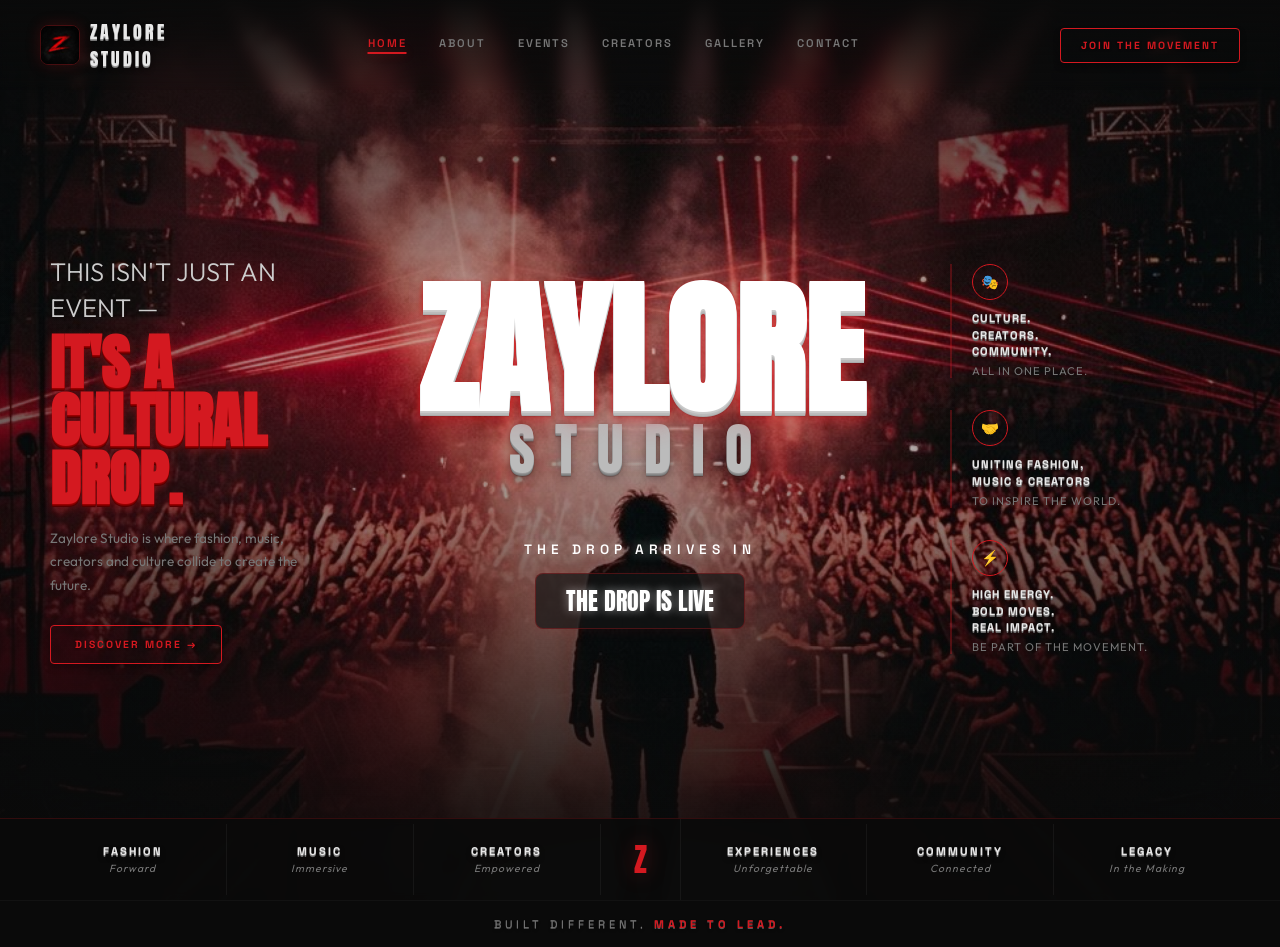
==== index.html @ 780ea006 "updated seo of website" ====
<!DOCTYPE html>
<html lang="en">
<head>
    <meta charset="UTF-8">
    <meta name="viewport" content="width=device-width, initial-scale=1.0">
    <title>Zaylore Studio — Premium Clothing Brand, T-Shirts & Hoodies | Buy Designer Apparel</title>
    <meta name="description" content="Shop Zaylore Studio - premium clothing brand offering exclusive t-shirts, hoodies, streetwear, and fashion apparel. Trendy designer clothing for men and women. Built Different. Made to Lead.">
    <meta name="keywords" content="Zaylore, Zaylore Studio, clothing brand, t-shirt, hoodies, apparel, streetwear, designer clothing, premium t-shirts, men's clothing, women's clothing, casual wear, streetwear fashion, trendy clothing, fashion brand, exclusive apparel, custom clothing, urban fashion, graphic tees, crew neck, oversized hoodie, sweatshirt, casual t-shirt, fashion accessories, creators clothing"
    <meta name="author" content="Zaylore Studio">
    <meta name="robots" content="index, follow, max-snippet:-1, max-image-preview:large, max-video-preview:-1">
    <link rel="canonical" href="https://zaylorestudio.com/">
    <link rel="icon" href="img/logo-icon-sm.jpg" type="image/jpeg">
    
    <!-- Open Graph / Facebook -->
    <meta property="og:type" content="website">
    <meta property="og:url" content="https://zaylorestudio.com/">
    <meta property="og:title" content="Zaylore Studio — Premium Clothing Brand">
    <meta property="og:description" content="Discover exclusive Zaylore t-shirts and premium fashion apparel. Built Different. Made to Lead.">
    <meta property="og:image" content="https://zaylorestudio.com/img/hero-bg.jpg">
    <meta property="og:site_name" content="Zaylore Studio">
    
    <!-- Twitter -->
    <meta name="twitter:card" content="summary_large_image">
    <meta name="twitter:title" content="Zaylore Studio — Premium Clothing Brand">
    <meta name="twitter:description" content="Discover exclusive Zaylore t-shirts and premium fashion apparel">
    <meta name="twitter:image" content="https://zaylorestudio.com/img/hero-bg.jpg">
    
    <!-- Additional Meta Tags -->
    <meta name="theme-color" content="#0a0a0a">
    <meta name="apple-mobile-web-app-capable" content="yes">
    <meta name="apple-mobile-web-app-status-bar-style" content="black-translucent">
    
    <!-- Preconnect for performance -->
    <link rel="preconnect" href="https://fonts.googleapis.com">
    <link rel="preconnect" href="https://fonts.gstatic.com" crossorigin>
    <link href="https://fonts.googleapis.com/css2?family=Anton&family=Space+Grotesk:wght@400;500;600;700&family=Outfit:wght@300;400;500;600;700;800&display=swap" rel="stylesheet">
    <style>
        *, *::before, *::after { margin:0; padding:0; box-sizing:border-box; }
        :root {
            --bg: #0a0a0a;
            --red: #d41920;
            --red-bright: #ff2a2a;
            --red-glow: rgba(212,25,32,0.35);
            --text: #e8e8e8;
            --muted: #777;
            --display: 'Space Grotesk', sans-serif;
            --body: 'Outfit', sans-serif;
            --heading: 'Anton', sans-serif;
        }
        html { scroll-behavior: smooth; }
        body {
            font-family: var(--body);
            background: var(--bg);
            color: var(--text);
            overflow-x: hidden;
        }

        /* ===== NAV ===== */
        .nav {
            position: fixed; top:0; left:0; width:100%;
            display: flex; align-items: center; justify-content: space-between;
            padding: 18px 40px;
            z-index: 100;
            background: linear-gradient(180deg, rgba(10,10,10,0.95) 0%, transparent 100%);
            backdrop-filter: blur(4px);
            -webkit-backdrop-filter: blur(4px);
            will-change: background, box-shadow;
        }
        .nav-brand {
            display: flex; align-items: center; gap: 10px;
            text-decoration: none;
        }
        .nav-logo {
            width: 40px; height: 40px;
            border-radius: 8px;
            object-fit: cover;
            border: 1px solid rgba(212,25,32,0.3);
            box-shadow: 0 0 15px rgba(212,25,32,0.2);
        }
        .nav-brand-text {
            font-family: var(--heading);
            font-size: 1.1rem;
            letter-spacing: 3px;
            color: var(--text);
            text-shadow: 0 1px 0 #999, 0 2px 0 #777, 0 3px 5px rgba(0,0,0,0.5);
        }
        .nav-center {
            display: flex; gap: 32px;
        }
        .nav-center a {
            font-family: var(--display);
            font-size: 0.7rem;
            font-weight: 600;
            letter-spacing: 2px;
            text-transform: uppercase;
            text-decoration: none;
            color: var(--muted);
            position: relative;
            padding-bottom: 4px;
            transition: color 0.3s;
        }
        .nav-center a::after {
            content: '';
            position: absolute; bottom: 0; left: 50%;
            transform: translateX(-50%);
            width: 0; height: 2px;
            background: var(--red);
            box-shadow: 0 0 8px var(--red-glow);
            transition: width 0.3s;
        }
        .nav-center a:hover { color: var(--text); }
        .nav-center a:hover::after { width: 100%; }
        .nav-center a.active { color: var(--red); }
        .nav-center a.active::after { width: 100%; }
        .nav-cta {
            font-family: var(--display);
            font-size: 0.65rem;
            font-weight: 700;
            letter-spacing: 2px;
            text-transform: uppercase;
            text-decoration: none;
            color: var(--red);
            border: 1px solid var(--red);
            padding: 10px 20px;
            border-radius: 4px;
            transition: background 0.3s, color 0.3s, box-shadow 0.3s;
            box-shadow: 0 4px 6px rgba(0,0,0,0.3);
            text-shadow: 0 1px 2px rgba(0,0,0,0.5);
        }
        .nav-cta:hover {
            background: var(--red);
            color: #fff;
            box-shadow: 0 0 30px var(--red-glow);
        }
        .nav-right {
            display: flex;
            align-items: center;
            gap: 20px;
        }
        .hamburger {
            display: none;
            flex-direction: column;
            gap: 5px;
            background: transparent;
            border: none;
            cursor: pointer;
            z-index: 101;
        }
        .hamburger span {
            width: 25px;
            height: 2px;
            background-color: var(--text);
            transition: all 0.3s;
        }
        .mobile-cta { display: none; }

        /* ===== HERO ===== */
        .hero {
            position: relative;
            height: 100vh;
            display: flex;
            flex-direction: column;
            overflow: hidden;
        }
        .hero-bg {
            position: absolute; inset: 0;
            width: 100%; height: 100%;
            object-fit: cover;
            z-index: 0;
            will-change: transform;
        }
        .hero-overlay {
            position: absolute; inset: 0;
            background:
                linear-gradient(180deg, rgba(10,10,10,0.6) 0%, rgba(10,10,10,0.2) 40%, rgba(10,10,10,0.85) 90%),
                radial-gradient(ellipse at center, transparent 30%, rgba(10,10,10,0.7) 100%);
            z-index: 1;
        }
        .hero-content {
            position: relative; z-index: 2;
            flex: 1;
            display: grid;
            grid-template-columns: 1fr 2fr 1fr;
            align-items: center;
            padding: 100px 50px 0;
            gap: 30px;
        }

        /* Left Column */
        .hero-left { align-self: center; }
        .hero-headline {
            font-family: var(--body);
            font-size: clamp(1.2rem, 2.5vw, 1.6rem);
            font-weight: 300;
            line-height: 1.4;
            color: #ccc;
            margin-bottom: 8px;
        }
        .hero-headline-bold {
            font-family: var(--heading);
            font-size: clamp(2.5rem, 5vw, 3.8rem);
            line-height: 0.95;
            color: var(--red);
            margin-bottom: 20px;
            text-shadow: 0 1px 0 #900, 0 2px 0 #700, 0 3px 0 #500, 0 4px 10px rgba(212,25,32,0.4);
        }
        .hero-sub {
            font-size: 0.85rem;
            color: var(--muted);
            line-height: 1.7;
            margin-bottom: 28px;
            max-width: 280px;
        }
        .discover-btn {
            display: inline-flex;
            align-items: center;
            gap: 8px;
            font-family: var(--display);
            font-size: 0.65rem;
            font-weight: 700;
            letter-spacing: 2px;
            text-transform: uppercase;
            text-decoration: none;
            color: var(--red);
            border: 1px solid var(--red);
            padding: 12px 24px;
            border-radius: 4px;
            transition: all 0.3s;
            box-shadow: 0 4px 6px rgba(0,0,0,0.3);
            text-shadow: 0 1px 2px rgba(0,0,0,0.5);
        }
        .discover-btn:hover {
            background: var(--red);
            color: #fff;
            box-shadow: 0 0 30px var(--red-glow);
        }

        /* Center - Brand */
        .hero-center {
            text-align: center;
            align-self: center;
        }
        .center-brand {
            font-family: var(--heading);
            font-size: clamp(5rem, 12vw, 9rem);
            line-height: 0.85;
            color: #ffffff;
            position: relative;
            animation: brandPulse 4s ease-in-out infinite;
            will-change: opacity;
            text-shadow: 
                0 1px 0 #cccccc,
                0 2px 0 #c9c9c9,
                0 3px 0 #bbbbbb,
                0 4px 0 #b9b9b9,
                0 5px 0 #aaaaaa,
                0 6px 1px rgba(0,0,0,.1),
                0 0 5px rgba(212,25,32,.2),
                0 1px 3px rgba(212,25,32,.4),
                0 3px 5px rgba(212,25,32,.3),
                0 5px 10px rgba(212,25,32,.3),
                0 10px 10px rgba(212,25,32,.2),
                0 20px 20px rgba(212,25,32,.15);
        }
        .center-studio {
            font-family: var(--heading);
            font-size: clamp(2rem, 5vw, 3.5rem);
            letter-spacing: 20px;
            color: #bbbbbb;
            margin-top: -5px;
            text-shadow: 
                0 1px 0 #999999,
                0 2px 0 #888888,
                0 3px 0 #777777,
                0 4px 1px rgba(0,0,0,.2),
                0 0 5px rgba(0,0,0,.1),
                0 5px 10px rgba(0,0,0,.3);
        }
        @keyframes brandPulse {
            0%, 100% { opacity: 0.85; }
            50% { opacity: 1; }
        }

        /* Right Column */
        .hero-right { align-self: center; }
        .info-block {
            margin-bottom: 32px;
            padding-left: 20px;
            border-left: 2px solid rgba(212,25,32,0.3);
        }
        .info-block:last-child { margin-bottom: 0; }
        .info-icon {
            width: 36px; height: 36px;
            border-radius: 50%;
            border: 1.5px solid var(--red);
            display: flex;
            align-items: center;
            justify-content: center;
            margin-bottom: 10px;
            font-size: 0.9rem;
            color: var(--red);
        }
        .info-title {
            font-family: var(--display);
            font-size: 0.7rem;
            font-weight: 700;
            letter-spacing: 1px;
            color: var(--text);
            line-height: 1.5;
            margin-bottom: 4px;
            text-shadow: 0 1px 0 #888, 0 2px 0 #666, 0 3px 5px rgba(0,0,0,0.5);
        }
        .info-sub {
            font-size: 0.7rem;
            color: var(--muted);
            letter-spacing: 1px;
        }

        /* ===== BOTTOM BAR ===== */
        .bottom-bar {
            position: relative; z-index: 2;
            display: flex;
            align-items: center;
            justify-content: center;
            gap: 0;
            padding: 0 40px;
            border-top: 1px solid rgba(212,25,32,0.2);
            background: rgba(10,10,10,0.92);
            backdrop-filter: blur(4px);
        }
        .bar-item {
            flex: 1;
            text-align: center;
            padding: 20px 10px;
            border-right: 1px solid rgba(255,255,255,0.05);
            transition: background 0.3s;
        }
        .bar-item:last-child { border-right: none; }
        .bar-item:hover { background: rgba(212,25,32,0.05); }
        .bar-item-title {
            font-family: var(--display);
            font-size: 0.7rem;
            font-weight: 700;
            letter-spacing: 2px;
            color: var(--text);
            margin-bottom: 4px;
            text-shadow: 0 1px 0 #888, 0 2px 0 #666, 0 3px 5px rgba(0,0,0,0.5);
        }
        .bar-item-sub {
            font-size: 0.65rem;
            color: var(--muted);
            font-style: italic;
            letter-spacing: 1px;
        }
        .bar-z {
            flex: 0 0 80px;
            text-align: center;
            padding: 16px 0;
            border-right: 1px solid rgba(255,255,255,0.05);
        }
        .bar-z-icon {
            font-family: var(--heading);
            font-size: 2rem;
            color: var(--red);
            filter: drop-shadow(0 0 10px var(--red-glow));
        }

        /* ===== TAGLINE BAR ===== */
        .tagline-bar {
            position: relative; z-index: 2;
            text-align: center;
            padding: 16px 20px;
            background: var(--bg);
            border-top: 1px solid rgba(255,255,255,0.03);
        }
        .tagline-bar p {
            font-family: var(--display);
            font-size: 0.7rem;
            letter-spacing: 4px;
            color: var(--muted);
            text-shadow: 0 1px 0 #555, 0 2px 3px rgba(0,0,0,0.4);
        }
        .tagline-bar .red { color: var(--red); font-weight: 700; }

        /* ===== COUNTDOWN ===== */
        .countdown-wrapper {
            margin-top: 50px;
        }
        .countdown-label {
            font-family: var(--display);
            font-size: 0.85rem;
            letter-spacing: 5px;
            color: #ffffff;
            font-weight: 600;
            text-shadow: 0 0 12px rgba(255, 255, 255, 0.6);
            margin-bottom: 15px;
        }
        .countdown-timer {
            display: flex;
            justify-content: center;
            gap: 15px;
        }
        .cd-box {
            background: rgba(20, 20, 20, 0.7);
            border: 1px solid rgba(212, 25, 32, 0.3);
            border-radius: 8px;
            padding: 10px 15px;
            min-width: 65px;
            text-align: center;
            backdrop-filter: blur(4px);
            box-shadow: 0 0 15px rgba(212, 25, 32, 0.1);
        }
        .cd-box span:first-child {
            display: block;
            font-family: var(--heading);
            font-size: 2rem;
            color: #ffffff;
            line-height: 1;
            text-shadow: 0 0 10px rgba(255,255,255,0.5);
        }
        .cd-label {
            display: block;
            font-family: var(--display);
            font-size: 0.6rem;
            letter-spacing: 2px;
            color: #cccccc;
            margin-top: 5px;
        }

        /* ===== ANIMATIONS ===== */
        .fade-in {
            opacity: 0;
            transform: translateY(30px);
            animation: fadeUp 1s ease forwards;
        }
        .fd1 { animation-delay: 0.2s; }
        .fd2 { animation-delay: 0.5s; }
        .fd3 { animation-delay: 0.8s; }
        .fd4 { animation-delay: 1.1s; }
        .fd5 { animation-delay: 1.4s; }
        .fd6 { animation-delay: 1.7s; }
        @keyframes fadeUp {
            to { opacity: 1; transform: translateY(0); }
        }

        /* ===== RESPONSIVE ===== */
        @media (max-width: 900px) {
            .nav { padding: 14px 20px; }
            .nav-right .nav-cta { display: none; }
            .mobile-cta { display: block !important; margin-top: 10px; }
            .hamburger { display: flex; }
            .nav-center { 
                position: fixed; top: 0; right: -100%;
                width: 250px; height: 100vh;
                background: rgba(10,10,10,0.98);
                backdrop-filter: blur(10px);
                flex-direction: column; align-items: center; justify-content: center;
                gap: 40px; transition: right 0.4s ease;
                border-left: 1px solid rgba(212,25,32,0.2);
            }
            .nav-center.open { right: 0; }
            .hamburger.active span:nth-child(1) { transform: translateY(7px) rotate(45deg); }
            .hamburger.active span:nth-child(2) { opacity: 0; }
            .hamburger.active span:nth-child(3) { transform: translateY(-7px) rotate(-45deg); }
            .hero-content {
                grid-template-columns: 1fr;
                text-align: center;
                padding: 120px 20px 20px;
                gap: 30px;
            }
            .hero-left, .hero-right { align-self: auto; }
            .hero-sub { margin-left: auto; margin-right: auto; }
            .hero-right { display: none; }
            .bottom-bar { flex-wrap: wrap; padding: 0 10px; }
            .bar-item { flex: 0 0 33.33%; }
            .bar-z { flex: 0 0 100%; order: -1; border-right: none; border-bottom: 1px solid rgba(255,255,255,0.05); }
            .info-block { border-left: none; padding-left: 0; text-align: center; }
        }
        @media (max-width: 480px) {
            .bar-item { flex: 0 0 50%; }
            .center-brand { font-size: 4rem; }
            .center-studio { letter-spacing: 10px; font-size: 1.5rem; }
        }
    </style>
    
    <!-- Schema.org Structured Data -->
    <script type="application/ld+json">
    {
      "@context": "https://schema.org",
      "@type": "Organization",
      "name": "Zaylore Studio",
      "url": "https://zaylorestudio.com/",
      "logo": "https://zaylorestudio.com/img/logo-full.jpg",
      "description": "Premium clothing brand featuring exclusive Zaylore t-shirts and fashion apparel",
      "sameAs": [
        "https://www.instagram.com/zaylorestudio",
        "https://www.facebook.com/zaylorestudio",
        "https://www.twitter.com/zaylorestudio"
      ],
      "contactPoint": {
        "@type": "ContactPoint",
        "contactType": "Customer Service",
        "url": "https://zaylorestudio.com/contact.html"
      }
    }
    </script>
    
    <!-- Product Schema -->
    <script type="application/ld+json">
    {
      "@context": "https://schema.org/",
      "@type": "Product",
      "name": "Zaylore Premium T-Shirt",
      "description": "Exclusive Zaylore brand premium t-shirt - premium quality clothing apparel",
      "brand": {
        "@type": "Brand",
        "name": "Zaylore Studio"
      },
      "image": "https://zaylorestudio.com/img/model-tshirt.jpg",
      "category": "Clothing & Apparel"
    }
    </script>
    
    <!-- Website Schema -->
    <script type="application/ld+json">
    {
      "@context": "https://schema.org",
      "@type": "WebSite",
      "name": "Zaylore Studio",
      "url": "https://zaylorestudio.com/",
      "potentialAction": {
        "@type": "SearchAction",
        "target": {
          "@type": "EntryPoint",
          "urlTemplate": "https://zaylorestudio.com/search?q={search_term_string}"
        },
        "query-input": "required name=search_term_string"
      }
    }
    </script>
    
    <!-- ===== SCHEMA MARKUP FOR SEO ===== -->
    <!-- Organization Schema -->
    <script type="application/ld+json">
    {
      "@context": "https://schema.org",
      "@type": "Organization",
      "name": "Zaylore Studio",
      "url": "https://zaylorestudio.com",
      "logo": "https://zaylorestudio.com/img/logo-full.jpg",
      "description": "Premium clothing brand specializing in t-shirts, hoodies, and streetwear apparel",
      "sameAs": [
        "https://www.instagram.com/zaylorestudio",
        "https://www.facebook.com/zaylorestudio",
        "https://www.tiktok.com/@zaylorestudio",
        "https://www.youtube.com/@zaylorestudio"
      ],
      "contactPoint": {
        "@type": "ContactPoint",
        "@context": "https://schema.org",
        "contactType": "Customer Service",
        "email": "info@zaylorestudio.com",
        "availableLanguage": ["en"]
      },
      "address": {
        "@type": "PostalAddress",
        "addressCountry": "US"
      }
    }
    </script>
    
    <!-- Brand/Product Schema -->
    <script type="application/ld+json">
    {
      "@context": "https://schema.org",
      "@type": "Brand",
      "name": "Zaylore",
      "url": "https://zaylorestudio.com",
      "logo": "https://zaylorestudio.com/img/logo-full.jpg",
      "description": "Premium clothing brand featuring t-shirts, hoodies, and exclusive streetwear apparel for creators and fashion enthusiasts"
    }
    </script>
    
    <!-- Homepage Product Collection Schema -->
    <script type="application/ld+json">
    {
      "@context": "https://schema.org",
      "@type": "CollectionPage",
      "name": "Zaylore Studio - Premium Clothing Brand",
      "url": "https://zaylorestudio.com",
      "description": "Shop premium t-shirts, hoodies, streetwear, and designer apparel at Zaylore Studio. Exclusive clothing brand for men and women.",
      "image": "https://zaylorestudio.com/img/hero-bg.jpg",
      "datePublished": "2026-01-01",
      "dateModified": "2026-05-04",
      "mainEntity": {
        "@type": "BreadcrumbList",
        "itemListElement": [
          {
            "@type": "ListItem",
            "position": 1,
            "name": "Home",
            "item": "https://zaylorestudio.com"
          },
          {
            "@type": "ListItem",
            "position": 2,
            "name": "T-Shirts",
            "item": "https://zaylorestudio.com/collections/tshirts"
          },
          {
            "@type": "ListItem",
            "position": 3,
            "name": "Hoodies",
            "item": "https://zaylorestudio.com/collections/hoodies"
          },
          {
            "@type": "ListItem",
            "position": 4,
            "name": "Apparel",
            "item": "https://zaylorestudio.com/collections/apparel"
          }
        ]
      }
    }
    </script>
    
    <!-- AggregateOffer Schema for Products -->
    <script type="application/ld+json">
    {
      "@context": "https://schema.org",
      "@type": "AggregateOffer",
      "name": "Zaylore Studio Premium Clothing Collection",
      "offers": [
        {
          "@type": "Offer",
          "name": "Premium T-Shirts",
          "url": "https://zaylorestudio.com/collections/tshirts",
          "priceCurrency": "USD",
          "price": "29.99",
          "priceValidUntil": "2026-12-31",
          "availability": "https://schema.org/InStock",
          "category": "T-Shirts"
        },
        {
          "@type": "Offer",
          "name": "Premium Hoodies",
          "url": "https://zaylorestudio.com/collections/hoodies",
          "priceCurrency": "USD",
          "price": "59.99",
          "priceValidUntil": "2026-12-31",
          "availability": "https://schema.org/InStock",
          "category": "Hoodies"
        },
        {
          "@type": "Offer",
          "name": "Streetwear Apparel",
          "url": "https://zaylorestudio.com/collections/apparel",
          "priceCurrency": "USD",
          "price": "39.99",
          "priceValidUntil": "2026-12-31",
          "availability": "https://schema.org/InStock",
          "category": "Apparel"
        }
      ]
    }
    </script>
</head>
<body>
    <!-- Navigation -->
    <nav class="nav" id="main-nav">
        <a href="index.html" class="nav-brand">
            <img src="img/logo-icon-sm.jpg" alt="Zaylore Studio" class="nav-logo" width="40" height="40">
            <span class="nav-brand-text">ZAYLORE<br>STUDIO</span>
        </a>
        <div class="nav-center" id="nav-center">
            <a href="index.html" class="active" id="nav-home">Home</a>
            <a href="about.html" id="nav-about">About</a>
            <a href="events.html" id="nav-events">Events</a>
            <a href="creators.html" id="nav-creators">Creators</a>
            <a href="gallery.html" id="nav-gallery">Gallery</a>
            <a href="contact.html" id="nav-contact">Contact</a>
            <a href="#" class="nav-cta mobile-cta" id="join-btn-mobile">Join the Movement</a>
        </div>
        <div class="nav-right">
            <a href="#" class="nav-cta" id="join-btn">Join the Movement</a>
            <button class="hamburger" id="hamburger" aria-label="Menu">
                <span></span><span></span><span></span>
            </button>
        </div>
    </nav>

    <!-- Hero Section -->
    <section class="hero" id="hero">
        <img src="img/hero-bg.jpg" alt="" class="hero-bg" aria-hidden="true" loading="eager" decoding="async">
        <div class="hero-overlay"></div>

        <div class="hero-content">
            <!-- Left -->
            <div class="hero-left fade-in fd1">
                <p class="hero-headline">THIS ISN'T JUST AN EVENT —</p>
                <h1 class="hero-headline-bold">IT'S A CULTURAL DROP.</h1>
                <p class="hero-sub">Zaylore Studio is where fashion, music, creators and culture collide to create the future.</p>
                <a href="about.html" class="discover-btn" id="discover-btn">Discover More →</a>
            </div>

            <!-- Center -->
            <div class="hero-center fade-in fd2">
                <h2 class="center-brand">ZAYLORE</h2>
                <p class="center-studio">STUDIO</p>
                
                <div class="countdown-wrapper fade-in fd4">
                    <p class="countdown-label">THE DROP ARRIVES IN</p>
                    <div class="countdown-timer" id="countdown">
                        <div class="cd-box"><span id="cd-days">00</span><span class="cd-label">DAYS</span></div>
                        <div class="cd-box"><span id="cd-hours">00</span><span class="cd-label">HRS</span></div>
                        <div class="cd-box"><span id="cd-mins">00</span><span class="cd-label">MINS</span></div>
                        <div class="cd-box"><span id="cd-secs">00</span><span class="cd-label">SECS</span></div>
                    </div>
                </div>
            </div>

            <!-- Right -->
            <div class="hero-right fade-in fd3">
                <div class="info-block">
                    <div class="info-icon">🎭</div>
                    <p class="info-title">CULTURE.<br>CREATORS.<br>COMMUNITY.</p>
                    <p class="info-sub">ALL IN ONE PLACE.</p>
                </div>
                <div class="info-block">
                    <div class="info-icon">🤝</div>
                    <p class="info-title">UNITING FASHION,<br>MUSIC &amp; CREATORS</p>
                    <p class="info-sub">TO INSPIRE THE WORLD.</p>
                </div>
                <div class="info-block">
                    <div class="info-icon">⚡</div>
                    <p class="info-title">HIGH ENERGY.<br>BOLD MOVES.<br>REAL IMPACT.</p>
                    <p class="info-sub">BE PART OF THE MOVEMENT.</p>
                </div>
            </div>
        </div>

        <!-- Bottom Pillars Bar -->
        <div class="bottom-bar fade-in fd5">
            <div class="bar-item">
                <div class="bar-item-title">FASHION</div>
                <div class="bar-item-sub">Forward</div>
            </div>
            <div class="bar-item">
                <div class="bar-item-title">MUSIC</div>
                <div class="bar-item-sub">Immersive</div>
            </div>
            <div class="bar-item">
                <div class="bar-item-title">CREATORS</div>
                <div class="bar-item-sub">Empowered</div>
            </div>
            <div class="bar-z">
                <div class="bar-z-icon">Z</div>
            </div>
            <div class="bar-item">
                <div class="bar-item-title">EXPERIENCES</div>
                <div class="bar-item-sub">Unforgettable</div>
            </div>
            <div class="bar-item">
                <div class="bar-item-title">COMMUNITY</div>
                <div class="bar-item-sub">Connected</div>
            </div>
            <div class="bar-item">
                <div class="bar-item-title">LEGACY</div>
                <div class="bar-item-sub">In the Making</div>
            </div>
        </div>
    </section>

    <!-- Tagline Bar -->
    <div class="tagline-bar fade-in fd6">
        <p>BUILT DIFFERENT. <span class="red">MADE TO LEAD.</span></p>
    </div>

    <script>
        // Unified scroll handler with rAF throttling
        (function() {
            const heroBg = document.querySelector('.hero-bg');
            const nav = document.getElementById('main-nav');
            let ticking = false;
            let lastNavState = false;

            window.addEventListener('scroll', () => {
                if (!ticking) {
                    ticking = true;
                    requestAnimationFrame(() => {
                        const scrollY = window.scrollY;

                        // Parallax
                        if (heroBg) {
                            heroBg.style.transform = `translateY(${scrollY * 0.3}px) scale(1.05)`;
                        }

                        // Nav effect (only update on state change)
                        const scrolled = scrollY > 50;
                        if (scrolled !== lastNavState) {
                            lastNavState = scrolled;
                            if (scrolled) {
                                nav.style.background = 'rgba(10,10,10,0.98)';
                                nav.style.boxShadow = '0 2px 20px rgba(0,0,0,0.5)';
                            } else {
                                nav.style.background = 'linear-gradient(180deg, rgba(10,10,10,0.95) 0%, transparent 100%)';
                                nav.style.boxShadow = 'none';
                            }
                        }

                        ticking = false;
                    });
                }
            }, { passive: true });

            // Throttled mouse-follow glow on hero
            const hero = document.querySelector('.hero');
            let mouseThrottle = false;
            if (hero) {
                hero.addEventListener('mousemove', (e) => {
                    if (mouseThrottle) return;
                    mouseThrottle = true;
                    requestAnimationFrame(() => {
                        const x = e.clientX / window.innerWidth * 100;
                        const y = e.clientY / window.innerHeight * 100;
                        hero.style.setProperty('--mx', x + '%');
                        hero.style.setProperty('--my', y + '%');
                        mouseThrottle = false;
                    });
                }, { passive: true });
            }
        })();

        // Countdown Timer
        (function() {
            const countdownDate = new Date("August 23, 2026 11:00:00").getTime();
            const elDays = document.getElementById("cd-days");
            const elHours = document.getElementById("cd-hours");
            const elMins = document.getElementById("cd-mins");
            const elSecs = document.getElementById("cd-secs");
            const countdownEl = document.getElementById("countdown");

            if (!countdownEl) return;

            const timer = setInterval(() => {
                const now = new Date().getTime();
                const distance = countdownDate - now;

                if (distance < 0) {
                    clearInterval(timer);
                    countdownEl.innerHTML = "<div class='cd-box' style='min-width:auto; padding: 15px 30px;'><span style='font-size:1.5rem'>THE DROP IS LIVE</span></div>";
                    return;
                }

                const days = Math.floor(distance / (1000 * 60 * 60 * 24));
                const hours = Math.floor((distance % (1000 * 60 * 60 * 24)) / (1000 * 60 * 60));
                const minutes = Math.floor((distance % (1000 * 60 * 60)) / (1000 * 60));
                const seconds = Math.floor((distance % (1000 * 60)) / 1000);

                elDays.innerText = days.toString().padStart(2, '0');
                elHours.innerText = hours.toString().padStart(2, '0');
                elMins.innerText = minutes.toString().padStart(2, '0');
                elSecs.innerText = seconds.toString().padStart(2, '0');
            }, 1000);
        })();

        // Hamburger menu toggle
        (function() {
            const hamburger = document.getElementById('hamburger');
            const navCenter = document.getElementById('nav-center');
            if (hamburger && navCenter) {
                hamburger.addEventListener('click', () => {
                    hamburger.classList.toggle('active');
                    navCenter.classList.toggle('open');
                });
            }
        })();
    </script>
</body>
</html>
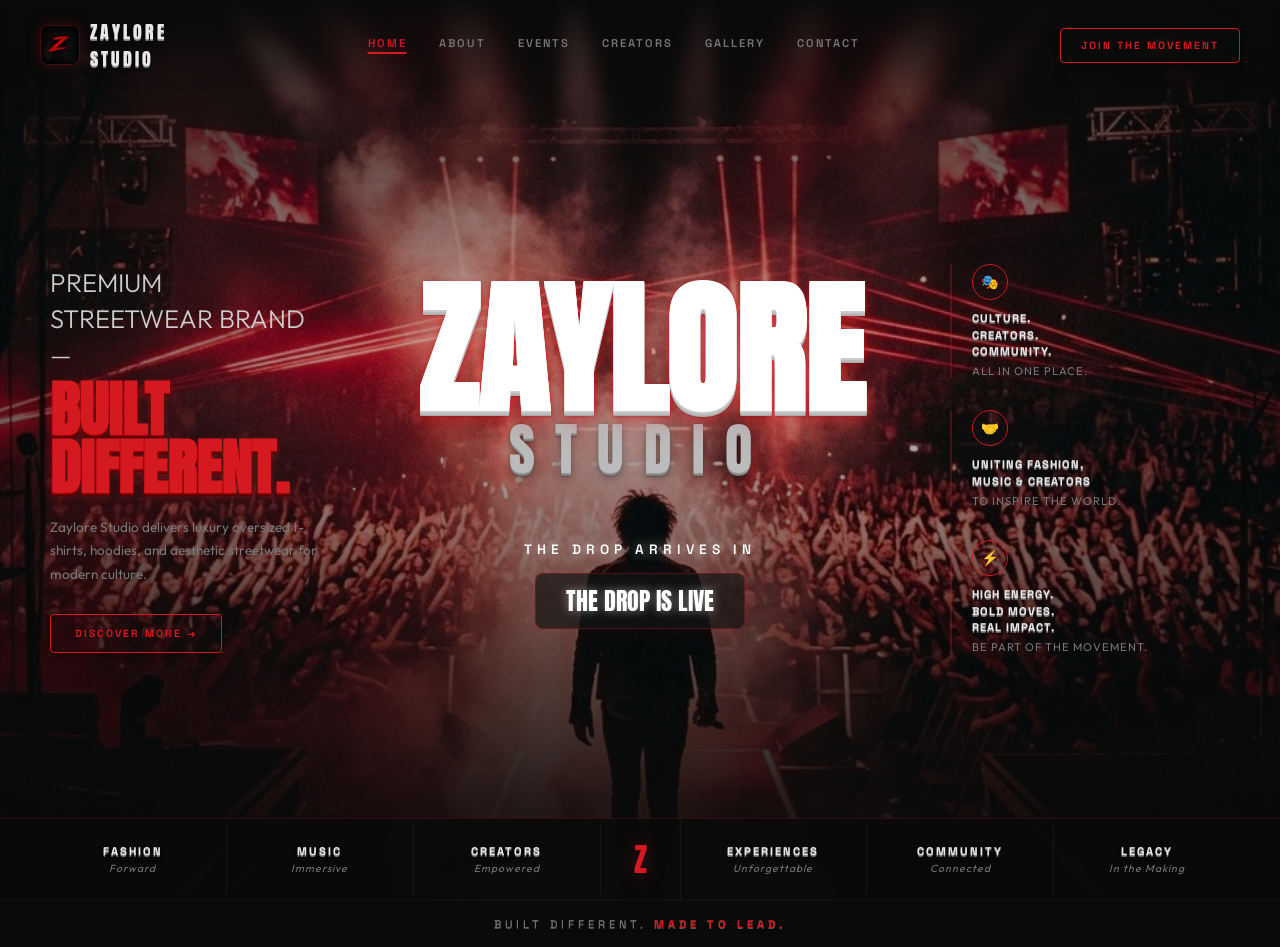
==== commit 7ecc9465: "updated 2 seo of website" ====
--- a/index.html
+++ b/index.html
@@ -1,53 +1,70 @@
 <!DOCTYPE html>
 <html lang="en">
+
 <head>
     <meta charset="UTF-8">
     <meta name="viewport" content="width=device-width, initial-scale=1.0">
-    <title>Zaylore Studio — Premium Clothing Brand, T-Shirts & Hoodies | Buy Designer Apparel</title>
-    <meta name="description" content="Shop Zaylore Studio - premium clothing brand offering exclusive t-shirts, hoodies, streetwear, and fashion apparel. Trendy designer clothing for men and women. Built Different. Made to Lead.">
-    <meta name="keywords" content="Zaylore, Zaylore Studio, clothing brand, t-shirt, hoodies, apparel, streetwear, designer clothing, premium t-shirts, men's clothing, women's clothing, casual wear, streetwear fashion, trendy clothing, fashion brand, exclusive apparel, custom clothing, urban fashion, graphic tees, crew neck, oversized hoodie, sweatshirt, casual t-shirt, fashion accessories, creators clothing"
-    <meta name="author" content="Zaylore Studio">
+    <title>Zaylore Studio | Premium Streetwear Brand | Oversized T-Shirts & Hoodies</title>
+    <meta name="description"
+        content="Zaylore Studio is a premium streetwear brand by PM Mohammed Waaiz offering luxury oversized t-shirts, hoodies, baggy jeans, cargo pants, and aesthetic fashion apparel.">
+    <meta name="keywords"
+        content="Zaylore Studio, oversized t-shirts, oversized t-shirts for men, oversized t-shirts for women, premium oversized t-shirts, streetwear hoodies, oversized hoodies, sweatshirts, vintage polos, rugby shirts, bomber jackets, denim jackets, baggy jeans, cargo pants, joggers for men, track pants, oversized fashion, urban streetwear, premium streetwear brand, luxury streetwear, modern streetwear clothing, unisex streetwear, streetwear brand in India, oversized clothing brand, premium fashion brand, aesthetic streetwear, Korean streetwear, trending fashion wear, high quality oversized clothing, urban oversized apparel, relaxed fit streetwear, street fashion India, streetwear outfits, minimalist fashion brand, modern oversized fits, founder of Zaylore Studio, PM Mohammed Waaiz, md_waaizz">
+    <meta name="author" content="PM Mohammed Waaiz">
     <meta name="robots" content="index, follow, max-snippet:-1, max-image-preview:large, max-video-preview:-1">
-    <link rel="canonical" href="https://zaylorestudio.com/">
+    <link rel="canonical" href="https://www.zaylorestudio.in/">
     <link rel="icon" href="img/logo-icon-sm.jpg" type="image/jpeg">
-    
+
     <!-- Open Graph / Facebook -->
     <meta property="og:type" content="website">
-    <meta property="og:url" content="https://zaylorestudio.com/">
-    <meta property="og:title" content="Zaylore Studio — Premium Clothing Brand">
-    <meta property="og:description" content="Discover exclusive Zaylore t-shirts and premium fashion apparel. Built Different. Made to Lead.">
-    <meta property="og:image" content="https://zaylorestudio.com/img/hero-bg.jpg">
+    <meta property="og:url" content="https://www.zaylorestudio.in/">
+    <meta property="og:title" content="Zaylore Studio | Premium Streetwear Brand by PM Mohammed Waaiz">
+    <meta property="og:description"
+        content="Discover Zaylore Studio's premium aesthetic streetwear. Featuring high-quality oversized t-shirts, hoodies, bomber jackets, and baggy jeans.">
+    <meta property="og:image" content="https://www.zaylorestudio.in/img/hero-bg.jpg">
     <meta property="og:site_name" content="Zaylore Studio">
-    
+
     <!-- Twitter -->
     <meta name="twitter:card" content="summary_large_image">
-    <meta name="twitter:title" content="Zaylore Studio — Premium Clothing Brand">
-    <meta name="twitter:description" content="Discover exclusive Zaylore t-shirts and premium fashion apparel">
-    <meta name="twitter:image" content="https://zaylorestudio.com/img/hero-bg.jpg">
-    
+    <meta name="twitter:title" content="Zaylore Studio | Luxury Oversized Streetwear">
+    <meta name="twitter:description" content="Discover Zaylore Studio's premium aesthetic streetwear. Featuring high-quality oversized t-shirts, hoodies, bomber jackets, and baggy jeans.">
+    <meta name="twitter:image" content="https://www.zaylorestudio.in/img/hero-bg.jpg">
+
     <!-- Additional Meta Tags -->
     <meta name="theme-color" content="#0a0a0a">
     <meta name="apple-mobile-web-app-capable" content="yes">
     <meta name="apple-mobile-web-app-status-bar-style" content="black-translucent">
-    
+
     <!-- Preconnect for performance -->
     <link rel="preconnect" href="https://fonts.googleapis.com">
     <link rel="preconnect" href="https://fonts.gstatic.com" crossorigin>
-    <link href="https://fonts.googleapis.com/css2?family=Anton&family=Space+Grotesk:wght@400;500;600;700&family=Outfit:wght@300;400;500;600;700;800&display=swap" rel="stylesheet">
+    <link
+        href="https://fonts.googleapis.com/css2?family=Anton&family=Space+Grotesk:wght@400;500;600;700&family=Outfit:wght@300;400;500;600;700;800&display=swap"
+        rel="stylesheet">
     <style>
-        *, *::before, *::after { margin:0; padding:0; box-sizing:border-box; }
+        *,
+        *::before,
+        *::after {
+            margin: 0;
+            padding: 0;
+            box-sizing: border-box;
+        }
+
         :root {
             --bg: #0a0a0a;
             --red: #d41920;
             --red-bright: #ff2a2a;
-            --red-glow: rgba(212,25,32,0.35);
+            --red-glow: rgba(212, 25, 32, 0.35);
             --text: #e8e8e8;
             --muted: #777;
             --display: 'Space Grotesk', sans-serif;
             --body: 'Outfit', sans-serif;
             --heading: 'Anton', sans-serif;
         }
-        html { scroll-behavior: smooth; }
+
+        html {
+            scroll-behavior: smooth;
+        }
+
         body {
             font-family: var(--body);
             background: var(--bg);
@@ -57,36 +74,50 @@
 
         /* ===== NAV ===== */
         .nav {
-            position: fixed; top:0; left:0; width:100%;
-            display: flex; align-items: center; justify-content: space-between;
+            position: fixed;
+            top: 0;
+            left: 0;
+            width: 100%;
+            display: flex;
+            align-items: center;
+            justify-content: space-between;
             padding: 18px 40px;
             z-index: 100;
-            background: linear-gradient(180deg, rgba(10,10,10,0.95) 0%, transparent 100%);
+            background: linear-gradient(180deg, rgba(10, 10, 10, 0.95) 0%, transparent 100%);
             backdrop-filter: blur(4px);
             -webkit-backdrop-filter: blur(4px);
             will-change: background, box-shadow;
         }
+
         .nav-brand {
-            display: flex; align-items: center; gap: 10px;
+            display: flex;
+            align-items: center;
+            gap: 10px;
             text-decoration: none;
         }
+
         .nav-logo {
-            width: 40px; height: 40px;
+            width: 40px;
+            height: 40px;
             border-radius: 8px;
             object-fit: cover;
-            border: 1px solid rgba(212,25,32,0.3);
-            box-shadow: 0 0 15px rgba(212,25,32,0.2);
-        }
+            border: 1px solid rgba(212, 25, 32, 0.3);
+            box-shadow: 0 0 15px rgba(212, 25, 32, 0.2);
+        }
+
         .nav-brand-text {
             font-family: var(--heading);
             font-size: 1.1rem;
             letter-spacing: 3px;
             color: var(--text);
-            text-shadow: 0 1px 0 #999, 0 2px 0 #777, 0 3px 5px rgba(0,0,0,0.5);
-        }
+            text-shadow: 0 1px 0 #999, 0 2px 0 #777, 0 3px 5px rgba(0, 0, 0, 0.5);
+        }
+
         .nav-center {
-            display: flex; gap: 32px;
-        }
+            display: flex;
+            gap: 32px;
+        }
+
         .nav-center a {
             font-family: var(--display);
             font-size: 0.7rem;
@@ -99,19 +130,36 @@
             padding-bottom: 4px;
             transition: color 0.3s;
         }
+
         .nav-center a::after {
             content: '';
-            position: absolute; bottom: 0; left: 50%;
+            position: absolute;
+            bottom: 0;
+            left: 50%;
             transform: translateX(-50%);
-            width: 0; height: 2px;
+            width: 0;
+            height: 2px;
             background: var(--red);
             box-shadow: 0 0 8px var(--red-glow);
             transition: width 0.3s;
         }
-        .nav-center a:hover { color: var(--text); }
-        .nav-center a:hover::after { width: 100%; }
-        .nav-center a.active { color: var(--red); }
-        .nav-center a.active::after { width: 100%; }
+
+        .nav-center a:hover {
+            color: var(--text);
+        }
+
+        .nav-center a:hover::after {
+            width: 100%;
+        }
+
+        .nav-center a.active {
+            color: var(--red);
+        }
+
+        .nav-center a.active::after {
+            width: 100%;
+        }
+
         .nav-cta {
             font-family: var(--display);
             font-size: 0.65rem;
@@ -124,19 +172,22 @@
             padding: 10px 20px;
             border-radius: 4px;
             transition: background 0.3s, color 0.3s, box-shadow 0.3s;
-            box-shadow: 0 4px 6px rgba(0,0,0,0.3);
-            text-shadow: 0 1px 2px rgba(0,0,0,0.5);
-        }
+            box-shadow: 0 4px 6px rgba(0, 0, 0, 0.3);
+            text-shadow: 0 1px 2px rgba(0, 0, 0, 0.5);
+        }
+
         .nav-cta:hover {
             background: var(--red);
             color: #fff;
             box-shadow: 0 0 30px var(--red-glow);
         }
+
         .nav-right {
             display: flex;
             align-items: center;
             gap: 20px;
         }
+
         .hamburger {
             display: none;
             flex-direction: column;
@@ -146,13 +197,17 @@
             cursor: pointer;
             z-index: 101;
         }
+
         .hamburger span {
             width: 25px;
             height: 2px;
             background-color: var(--text);
             transition: all 0.3s;
         }
-        .mobile-cta { display: none; }
+
+        .mobile-cta {
+            display: none;
+        }
 
         /* ===== HERO ===== */
         .hero {
@@ -162,22 +217,29 @@
             flex-direction: column;
             overflow: hidden;
         }
+
         .hero-bg {
-            position: absolute; inset: 0;
-            width: 100%; height: 100%;
+            position: absolute;
+            inset: 0;
+            width: 100%;
+            height: 100%;
             object-fit: cover;
             z-index: 0;
             will-change: transform;
         }
+
         .hero-overlay {
-            position: absolute; inset: 0;
+            position: absolute;
+            inset: 0;
             background:
-                linear-gradient(180deg, rgba(10,10,10,0.6) 0%, rgba(10,10,10,0.2) 40%, rgba(10,10,10,0.85) 90%),
-                radial-gradient(ellipse at center, transparent 30%, rgba(10,10,10,0.7) 100%);
+                linear-gradient(180deg, rgba(10, 10, 10, 0.6) 0%, rgba(10, 10, 10, 0.2) 40%, rgba(10, 10, 10, 0.85) 90%),
+                radial-gradient(ellipse at center, transparent 30%, rgba(10, 10, 10, 0.7) 100%);
             z-index: 1;
         }
+
         .hero-content {
-            position: relative; z-index: 2;
+            position: relative;
+            z-index: 2;
             flex: 1;
             display: grid;
             grid-template-columns: 1fr 2fr 1fr;
@@ -187,7 +249,10 @@
         }
 
         /* Left Column */
-        .hero-left { align-self: center; }
+        .hero-left {
+            align-self: center;
+        }
+
         .hero-headline {
             font-family: var(--body);
             font-size: clamp(1.2rem, 2.5vw, 1.6rem);
@@ -196,14 +261,16 @@
             color: #ccc;
             margin-bottom: 8px;
         }
+
         .hero-headline-bold {
             font-family: var(--heading);
             font-size: clamp(2.5rem, 5vw, 3.8rem);
             line-height: 0.95;
             color: var(--red);
             margin-bottom: 20px;
-            text-shadow: 0 1px 0 #900, 0 2px 0 #700, 0 3px 0 #500, 0 4px 10px rgba(212,25,32,0.4);
-        }
+            text-shadow: 0 1px 0 #900, 0 2px 0 #700, 0 3px 0 #500, 0 4px 10px rgba(212, 25, 32, 0.4);
+        }
+
         .hero-sub {
             font-size: 0.85rem;
             color: var(--muted);
@@ -211,6 +278,7 @@
             margin-bottom: 28px;
             max-width: 280px;
         }
+
         .discover-btn {
             display: inline-flex;
             align-items: center;
@@ -226,9 +294,10 @@
             padding: 12px 24px;
             border-radius: 4px;
             transition: all 0.3s;
-            box-shadow: 0 4px 6px rgba(0,0,0,0.3);
-            text-shadow: 0 1px 2px rgba(0,0,0,0.5);
-        }
+            box-shadow: 0 4px 6px rgba(0, 0, 0, 0.3);
+            text-shadow: 0 1px 2px rgba(0, 0, 0, 0.5);
+        }
+
         .discover-btn:hover {
             background: var(--red);
             color: #fff;
@@ -240,6 +309,7 @@
             text-align: center;
             align-self: center;
         }
+
         .center-brand {
             font-family: var(--heading);
             font-size: clamp(5rem, 12vw, 9rem);
@@ -248,49 +318,66 @@
             position: relative;
             animation: brandPulse 4s ease-in-out infinite;
             will-change: opacity;
-            text-shadow: 
+            text-shadow:
                 0 1px 0 #cccccc,
                 0 2px 0 #c9c9c9,
                 0 3px 0 #bbbbbb,
                 0 4px 0 #b9b9b9,
                 0 5px 0 #aaaaaa,
-                0 6px 1px rgba(0,0,0,.1),
-                0 0 5px rgba(212,25,32,.2),
-                0 1px 3px rgba(212,25,32,.4),
-                0 3px 5px rgba(212,25,32,.3),
-                0 5px 10px rgba(212,25,32,.3),
-                0 10px 10px rgba(212,25,32,.2),
-                0 20px 20px rgba(212,25,32,.15);
-        }
+                0 6px 1px rgba(0, 0, 0, .1),
+                0 0 5px rgba(212, 25, 32, .2),
+                0 1px 3px rgba(212, 25, 32, .4),
+                0 3px 5px rgba(212, 25, 32, .3),
+                0 5px 10px rgba(212, 25, 32, .3),
+                0 10px 10px rgba(212, 25, 32, .2),
+                0 20px 20px rgba(212, 25, 32, .15);
+        }
+
         .center-studio {
             font-family: var(--heading);
             font-size: clamp(2rem, 5vw, 3.5rem);
             letter-spacing: 20px;
             color: #bbbbbb;
             margin-top: -5px;
-            text-shadow: 
+            text-shadow:
                 0 1px 0 #999999,
                 0 2px 0 #888888,
                 0 3px 0 #777777,
-                0 4px 1px rgba(0,0,0,.2),
-                0 0 5px rgba(0,0,0,.1),
-                0 5px 10px rgba(0,0,0,.3);
-        }
+                0 4px 1px rgba(0, 0, 0, .2),
+                0 0 5px rgba(0, 0, 0, .1),
+                0 5px 10px rgba(0, 0, 0, .3);
+        }
+
         @keyframes brandPulse {
-            0%, 100% { opacity: 0.85; }
-            50% { opacity: 1; }
+
+            0%,
+            100% {
+                opacity: 0.85;
+            }
+
+            50% {
+                opacity: 1;
+            }
         }
 
         /* Right Column */
-        .hero-right { align-self: center; }
+        .hero-right {
+            align-self: center;
+        }
+
         .info-block {
             margin-bottom: 32px;
             padding-left: 20px;
-            border-left: 2px solid rgba(212,25,32,0.3);
-        }
-        .info-block:last-child { margin-bottom: 0; }
+            border-left: 2px solid rgba(212, 25, 32, 0.3);
+        }
+
+        .info-block:last-child {
+            margin-bottom: 0;
+        }
+
         .info-icon {
-            width: 36px; height: 36px;
+            width: 36px;
+            height: 36px;
             border-radius: 50%;
             border: 1.5px solid var(--red);
             display: flex;
@@ -300,6 +387,7 @@
             font-size: 0.9rem;
             color: var(--red);
         }
+
         .info-title {
             font-family: var(--display);
             font-size: 0.7rem;
@@ -308,8 +396,9 @@
             color: var(--text);
             line-height: 1.5;
             margin-bottom: 4px;
-            text-shadow: 0 1px 0 #888, 0 2px 0 #666, 0 3px 5px rgba(0,0,0,0.5);
-        }
+            text-shadow: 0 1px 0 #888, 0 2px 0 #666, 0 3px 5px rgba(0, 0, 0, 0.5);
+        }
+
         .info-sub {
             font-size: 0.7rem;
             color: var(--muted);
@@ -318,25 +407,34 @@
 
         /* ===== BOTTOM BAR ===== */
         .bottom-bar {
-            position: relative; z-index: 2;
+            position: relative;
+            z-index: 2;
             display: flex;
             align-items: center;
             justify-content: center;
             gap: 0;
             padding: 0 40px;
-            border-top: 1px solid rgba(212,25,32,0.2);
-            background: rgba(10,10,10,0.92);
+            border-top: 1px solid rgba(212, 25, 32, 0.2);
+            background: rgba(10, 10, 10, 0.92);
             backdrop-filter: blur(4px);
         }
+
         .bar-item {
             flex: 1;
             text-align: center;
             padding: 20px 10px;
-            border-right: 1px solid rgba(255,255,255,0.05);
+            border-right: 1px solid rgba(255, 255, 255, 0.05);
             transition: background 0.3s;
         }
-        .bar-item:last-child { border-right: none; }
-        .bar-item:hover { background: rgba(212,25,32,0.05); }
+
+        .bar-item:last-child {
+            border-right: none;
+        }
+
+        .bar-item:hover {
+            background: rgba(212, 25, 32, 0.05);
+        }
+
         .bar-item-title {
             font-family: var(--display);
             font-size: 0.7rem;
@@ -344,20 +442,23 @@
             letter-spacing: 2px;
             color: var(--text);
             margin-bottom: 4px;
-            text-shadow: 0 1px 0 #888, 0 2px 0 #666, 0 3px 5px rgba(0,0,0,0.5);
-        }
+            text-shadow: 0 1px 0 #888, 0 2px 0 #666, 0 3px 5px rgba(0, 0, 0, 0.5);
+        }
+
         .bar-item-sub {
             font-size: 0.65rem;
             color: var(--muted);
             font-style: italic;
             letter-spacing: 1px;
         }
+
         .bar-z {
             flex: 0 0 80px;
             text-align: center;
             padding: 16px 0;
-            border-right: 1px solid rgba(255,255,255,0.05);
-        }
+            border-right: 1px solid rgba(255, 255, 255, 0.05);
+        }
+
         .bar-z-icon {
             font-family: var(--heading);
             font-size: 2rem;
@@ -367,25 +468,32 @@
 
         /* ===== TAGLINE BAR ===== */
         .tagline-bar {
-            position: relative; z-index: 2;
+            position: relative;
+            z-index: 2;
             text-align: center;
             padding: 16px 20px;
             background: var(--bg);
-            border-top: 1px solid rgba(255,255,255,0.03);
-        }
+            border-top: 1px solid rgba(255, 255, 255, 0.03);
+        }
+
         .tagline-bar p {
             font-family: var(--display);
             font-size: 0.7rem;
             letter-spacing: 4px;
             color: var(--muted);
-            text-shadow: 0 1px 0 #555, 0 2px 3px rgba(0,0,0,0.4);
-        }
-        .tagline-bar .red { color: var(--red); font-weight: 700; }
+            text-shadow: 0 1px 0 #555, 0 2px 3px rgba(0, 0, 0, 0.4);
+        }
+
+        .tagline-bar .red {
+            color: var(--red);
+            font-weight: 700;
+        }
 
         /* ===== COUNTDOWN ===== */
         .countdown-wrapper {
             margin-top: 50px;
         }
+
         .countdown-label {
             font-family: var(--display);
             font-size: 0.85rem;
@@ -395,11 +503,13 @@
             text-shadow: 0 0 12px rgba(255, 255, 255, 0.6);
             margin-bottom: 15px;
         }
+
         .countdown-timer {
             display: flex;
             justify-content: center;
             gap: 15px;
         }
+
         .cd-box {
             background: rgba(20, 20, 20, 0.7);
             border: 1px solid rgba(212, 25, 32, 0.3);
@@ -410,14 +520,16 @@
             backdrop-filter: blur(4px);
             box-shadow: 0 0 15px rgba(212, 25, 32, 0.1);
         }
+
         .cd-box span:first-child {
             display: block;
             font-family: var(--heading);
             font-size: 2rem;
             color: #ffffff;
             line-height: 1;
-            text-shadow: 0 0 10px rgba(255,255,255,0.5);
-        }
+            text-shadow: 0 0 10px rgba(255, 255, 255, 0.5);
+        }
+
         .cd-label {
             display: block;
             font-family: var(--display);
@@ -433,238 +545,227 @@
             transform: translateY(30px);
             animation: fadeUp 1s ease forwards;
         }
-        .fd1 { animation-delay: 0.2s; }
-        .fd2 { animation-delay: 0.5s; }
-        .fd3 { animation-delay: 0.8s; }
-        .fd4 { animation-delay: 1.1s; }
-        .fd5 { animation-delay: 1.4s; }
-        .fd6 { animation-delay: 1.7s; }
+
+        .fd1 {
+            animation-delay: 0.2s;
+        }
+
+        .fd2 {
+            animation-delay: 0.5s;
+        }
+
+        .fd3 {
+            animation-delay: 0.8s;
+        }
+
+        .fd4 {
+            animation-delay: 1.1s;
+        }
+
+        .fd5 {
+            animation-delay: 1.4s;
+        }
+
+        .fd6 {
+            animation-delay: 1.7s;
+        }
+
         @keyframes fadeUp {
-            to { opacity: 1; transform: translateY(0); }
+            to {
+                opacity: 1;
+                transform: translateY(0);
+            }
         }
 
         /* ===== RESPONSIVE ===== */
         @media (max-width: 900px) {
-            .nav { padding: 14px 20px; }
-            .nav-right .nav-cta { display: none; }
-            .mobile-cta { display: block !important; margin-top: 10px; }
-            .hamburger { display: flex; }
-            .nav-center { 
-                position: fixed; top: 0; right: -100%;
-                width: 250px; height: 100vh;
-                background: rgba(10,10,10,0.98);
+            .nav {
+                padding: 14px 20px;
+            }
+
+            .nav-right .nav-cta {
+                display: none;
+            }
+
+            .mobile-cta {
+                display: block !important;
+                margin-top: 10px;
+            }
+
+            .hamburger {
+                display: flex;
+            }
+
+            .nav-center {
+                position: fixed;
+                top: 0;
+                right: -100%;
+                width: 250px;
+                height: 100vh;
+                background: rgba(10, 10, 10, 0.98);
                 backdrop-filter: blur(10px);
-                flex-direction: column; align-items: center; justify-content: center;
-                gap: 40px; transition: right 0.4s ease;
-                border-left: 1px solid rgba(212,25,32,0.2);
-            }
-            .nav-center.open { right: 0; }
-            .hamburger.active span:nth-child(1) { transform: translateY(7px) rotate(45deg); }
-            .hamburger.active span:nth-child(2) { opacity: 0; }
-            .hamburger.active span:nth-child(3) { transform: translateY(-7px) rotate(-45deg); }
+                flex-direction: column;
+                align-items: center;
+                justify-content: center;
+                gap: 40px;
+                transition: right 0.4s ease;
+                border-left: 1px solid rgba(212, 25, 32, 0.2);
+            }
+
+            .nav-center.open {
+                right: 0;
+            }
+
+            .hamburger.active span:nth-child(1) {
+                transform: translateY(7px) rotate(45deg);
+            }
+
+            .hamburger.active span:nth-child(2) {
+                opacity: 0;
+            }
+
+            .hamburger.active span:nth-child(3) {
+                transform: translateY(-7px) rotate(-45deg);
+            }
+
             .hero-content {
                 grid-template-columns: 1fr;
                 text-align: center;
                 padding: 120px 20px 20px;
                 gap: 30px;
             }
-            .hero-left, .hero-right { align-self: auto; }
-            .hero-sub { margin-left: auto; margin-right: auto; }
-            .hero-right { display: none; }
-            .bottom-bar { flex-wrap: wrap; padding: 0 10px; }
-            .bar-item { flex: 0 0 33.33%; }
-            .bar-z { flex: 0 0 100%; order: -1; border-right: none; border-bottom: 1px solid rgba(255,255,255,0.05); }
-            .info-block { border-left: none; padding-left: 0; text-align: center; }
-        }
+
+            .hero-left,
+            .hero-right {
+                align-self: auto;
+            }
+
+            .hero-sub {
+                margin-left: auto;
+                margin-right: auto;
+            }
+
+            .hero-right {
+                display: none;
+            }
+
+            .bottom-bar {
+                flex-wrap: wrap;
+                padding: 0 10px;
+            }
+
+            .bar-item {
+                flex: 0 0 33.33%;
+            }
+
+            .bar-z {
+                flex: 0 0 100%;
+                order: -1;
+                border-right: none;
+                border-bottom: 1px solid rgba(255, 255, 255, 0.05);
+            }
+
+            .info-block {
+                border-left: none;
+                padding-left: 0;
+                text-align: center;
+            }
+        }
+
         @media (max-width: 480px) {
-            .bar-item { flex: 0 0 50%; }
-            .center-brand { font-size: 4rem; }
-            .center-studio { letter-spacing: 10px; font-size: 1.5rem; }
+            .bar-item {
+                flex: 0 0 50%;
+            }
+
+            .center-brand {
+                font-size: 4rem;
+            }
+
+            .center-studio {
+                letter-spacing: 10px;
+                font-size: 1.5rem;
+            }
         }
     </style>
-    
-    <!-- Schema.org Structured Data -->
+
+    <!-- Complete SEO Schema.org Structured Data -->
     <script type="application/ld+json">
     {
       "@context": "https://schema.org",
-      "@type": "Organization",
-      "name": "Zaylore Studio",
-      "url": "https://zaylorestudio.com/",
-      "logo": "https://zaylorestudio.com/img/logo-full.jpg",
-      "description": "Premium clothing brand featuring exclusive Zaylore t-shirts and fashion apparel",
-      "sameAs": [
-        "https://www.instagram.com/zaylorestudio",
-        "https://www.facebook.com/zaylorestudio",
-        "https://www.twitter.com/zaylorestudio"
-      ],
-      "contactPoint": {
-        "@type": "ContactPoint",
-        "contactType": "Customer Service",
-        "url": "https://zaylorestudio.com/contact.html"
-      }
-    }
-    </script>
-    
-    <!-- Product Schema -->
-    <script type="application/ld+json">
-    {
-      "@context": "https://schema.org/",
-      "@type": "Product",
-      "name": "Zaylore Premium T-Shirt",
-      "description": "Exclusive Zaylore brand premium t-shirt - premium quality clothing apparel",
-      "brand": {
-        "@type": "Brand",
-        "name": "Zaylore Studio"
-      },
-      "image": "https://zaylorestudio.com/img/model-tshirt.jpg",
-      "category": "Clothing & Apparel"
-    }
-    </script>
-    
-    <!-- Website Schema -->
-    <script type="application/ld+json">
-    {
-      "@context": "https://schema.org",
-      "@type": "WebSite",
-      "name": "Zaylore Studio",
-      "url": "https://zaylorestudio.com/",
-      "potentialAction": {
-        "@type": "SearchAction",
-        "target": {
-          "@type": "EntryPoint",
-          "urlTemplate": "https://zaylorestudio.com/search?q={search_term_string}"
-        },
-        "query-input": "required name=search_term_string"
-      }
-    }
-    </script>
-    
-    <!-- ===== SCHEMA MARKUP FOR SEO ===== -->
-    <!-- Organization Schema -->
-    <script type="application/ld+json">
-    {
-      "@context": "https://schema.org",
-      "@type": "Organization",
-      "name": "Zaylore Studio",
-      "url": "https://zaylorestudio.com",
-      "logo": "https://zaylorestudio.com/img/logo-full.jpg",
-      "description": "Premium clothing brand specializing in t-shirts, hoodies, and streetwear apparel",
-      "sameAs": [
-        "https://www.instagram.com/zaylorestudio",
-        "https://www.facebook.com/zaylorestudio",
-        "https://www.tiktok.com/@zaylorestudio",
-        "https://www.youtube.com/@zaylorestudio"
-      ],
-      "contactPoint": {
-        "@type": "ContactPoint",
-        "@context": "https://schema.org",
-        "contactType": "Customer Service",
-        "email": "info@zaylorestudio.com",
-        "availableLanguage": ["en"]
-      },
-      "address": {
-        "@type": "PostalAddress",
-        "addressCountry": "US"
-      }
-    }
-    </script>
-    
-    <!-- Brand/Product Schema -->
-    <script type="application/ld+json">
-    {
-      "@context": "https://schema.org",
-      "@type": "Brand",
-      "name": "Zaylore",
-      "url": "https://zaylorestudio.com",
-      "logo": "https://zaylorestudio.com/img/logo-full.jpg",
-      "description": "Premium clothing brand featuring t-shirts, hoodies, and exclusive streetwear apparel for creators and fashion enthusiasts"
-    }
-    </script>
-    
-    <!-- Homepage Product Collection Schema -->
-    <script type="application/ld+json">
-    {
-      "@context": "https://schema.org",
-      "@type": "CollectionPage",
-      "name": "Zaylore Studio - Premium Clothing Brand",
-      "url": "https://zaylorestudio.com",
-      "description": "Shop premium t-shirts, hoodies, streetwear, and designer apparel at Zaylore Studio. Exclusive clothing brand for men and women.",
-      "image": "https://zaylorestudio.com/img/hero-bg.jpg",
-      "datePublished": "2026-01-01",
-      "dateModified": "2026-05-04",
-      "mainEntity": {
-        "@type": "BreadcrumbList",
-        "itemListElement": [
-          {
-            "@type": "ListItem",
-            "position": 1,
-            "name": "Home",
-            "item": "https://zaylorestudio.com"
+      "@graph": [
+        {
+          "@type": "Organization",
+          "@id": "https://www.zaylorestudio.in/#organization",
+          "name": "Zaylore Studio",
+          "url": "https://www.zaylorestudio.in",
+          "logo": {
+            "@type": "ImageObject",
+            "url": "https://www.zaylorestudio.in/img/logo-full.jpg"
           },
-          {
-            "@type": "ListItem",
-            "position": 2,
-            "name": "T-Shirts",
-            "item": "https://zaylorestudio.com/collections/tshirts"
+          "description": "Premium streetwear brand offering high-quality oversized t-shirts, oversized hoodies, sweatshirts, vintage polos, bomber jackets, and baggy jeans.",
+          "founder": {
+            "@id": "https://www.zaylorestudio.in/#founder"
           },
-          {
-            "@type": "ListItem",
-            "position": 3,
-            "name": "Hoodies",
-            "item": "https://zaylorestudio.com/collections/hoodies"
-          },
-          {
-            "@type": "ListItem",
-            "position": 4,
-            "name": "Apparel",
-            "item": "https://zaylorestudio.com/collections/apparel"
+          "sameAs": [
+            "https://www.instagram.com/zaylorestudio",
+            "https://www.facebook.com/zaylorestudio",
+            "https://www.tiktok.com/@zaylorestudio"
+          ],
+          "contactPoint": {
+            "@type": "ContactPoint",
+            "contactType": "Customer Service",
+            "url": "https://www.zaylorestudio.in/contact.html"
           }
-        ]
-      }
-    }
-    </script>
-    
-    <!-- AggregateOffer Schema for Products -->
-    <script type="application/ld+json">
-    {
-      "@context": "https://schema.org",
-      "@type": "AggregateOffer",
-      "name": "Zaylore Studio Premium Clothing Collection",
-      "offers": [
-        {
-          "@type": "Offer",
-          "name": "Premium T-Shirts",
-          "url": "https://zaylorestudio.com/collections/tshirts",
-          "priceCurrency": "USD",
-          "price": "29.99",
-          "priceValidUntil": "2026-12-31",
-          "availability": "https://schema.org/InStock",
-          "category": "T-Shirts"
         },
         {
-          "@type": "Offer",
-          "name": "Premium Hoodies",
-          "url": "https://zaylorestudio.com/collections/hoodies",
-          "priceCurrency": "USD",
-          "price": "59.99",
-          "priceValidUntil": "2026-12-31",
-          "availability": "https://schema.org/InStock",
-          "category": "Hoodies"
+          "@type": "Person",
+          "@id": "https://www.zaylorestudio.in/#founder",
+          "name": "PM Mohammed Waaiz",
+          "alternateName": "md_waaizz",
+          "jobTitle": ["Founder", "Owner", "Managing Director", "CEO"],
+          "worksFor": {
+            "@id": "https://www.zaylorestudio.in/#organization"
+          },
+          "url": "https://www.zaylorestudio.in",
+          "sameAs": [
+            "https://www.instagram.com/md_waaizz/",
+            "https://www.linkedin.com/in/mohd-waaiz/",
+            "https://www.facebook.com/profile.php?id=100056069555392"
+          ]
         },
         {
-          "@type": "Offer",
-          "name": "Streetwear Apparel",
-          "url": "https://zaylorestudio.com/collections/apparel",
-          "priceCurrency": "USD",
-          "price": "39.99",
-          "priceValidUntil": "2026-12-31",
-          "availability": "https://schema.org/InStock",
-          "category": "Apparel"
+          "@type": "WebSite",
+          "@id": "https://www.zaylorestudio.in/#website",
+          "url": "https://www.zaylorestudio.in",
+          "name": "Zaylore Studio",
+          "description": "Premium oversized t-shirts, streetwear hoodies, and luxury fashion apparel.",
+          "publisher": {
+            "@id": "https://www.zaylorestudio.in/#organization"
+          },
+          "potentialAction": {
+            "@type": "SearchAction",
+            "target": "https://www.zaylorestudio.in/search?q={search_term_string}",
+            "query-input": "required name=search_term_string"
+          }
+        },
+        {
+          "@type": "CollectionPage",
+          "@id": "https://www.zaylorestudio.in/#webpage",
+          "url": "https://www.zaylorestudio.in",
+          "name": "Zaylore Studio - Premium Streetwear Brand",
+          "isPartOf": {
+            "@id": "https://www.zaylorestudio.in/#website"
+          },
+          "about": {
+            "@id": "https://www.zaylorestudio.in/#organization"
+          },
+          "description": "Shop Zaylore Studio for oversized fashion, baggy jeans, cargo pants, and aesthetic streetwear."
         }
       ]
     }
     </script>
 </head>
+
 <body>
     <!-- Navigation -->
     <nav class="nav" id="main-nav">
@@ -697,9 +798,9 @@
         <div class="hero-content">
             <!-- Left -->
             <div class="hero-left fade-in fd1">
-                <p class="hero-headline">THIS ISN'T JUST AN EVENT —</p>
-                <h1 class="hero-headline-bold">IT'S A CULTURAL DROP.</h1>
-                <p class="hero-sub">Zaylore Studio is where fashion, music, creators and culture collide to create the future.</p>
+                <p class="hero-headline">PREMIUM STREETWEAR BRAND —</p>
+                <h1 class="hero-headline-bold">BUILT DIFFERENT.</h1>
+                <p class="hero-sub">Zaylore Studio delivers luxury oversized t-shirts, hoodies, and aesthetic streetwear for modern culture.</p>
                 <a href="about.html" class="discover-btn" id="discover-btn">Discover More →</a>
             </div>
 
@@ -707,7 +808,7 @@
             <div class="hero-center fade-in fd2">
                 <h2 class="center-brand">ZAYLORE</h2>
                 <p class="center-studio">STUDIO</p>
-                
+
                 <div class="countdown-wrapper fade-in fd4">
                     <p class="countdown-label">THE DROP ARRIVES IN</p>
                     <div class="countdown-timer" id="countdown">
@@ -778,7 +879,7 @@
 
     <script>
         // Unified scroll handler with rAF throttling
-        (function() {
+        (function () {
             const heroBg = document.querySelector('.hero-bg');
             const nav = document.getElementById('main-nav');
             let ticking = false;
@@ -832,7 +933,7 @@
         })();
 
         // Countdown Timer
-        (function() {
+        (function () {
             const countdownDate = new Date("August 23, 2026 11:00:00").getTime();
             const elDays = document.getElementById("cd-days");
             const elHours = document.getElementById("cd-hours");
@@ -865,7 +966,7 @@
         })();
 
         // Hamburger menu toggle
-        (function() {
+        (function () {
             const hamburger = document.getElementById('hamburger');
             const navCenter = document.getElementById('nav-center');
             if (hamburger && navCenter) {
@@ -877,4 +978,5 @@
         })();
     </script>
 </body>
-</html>
+
+</html>
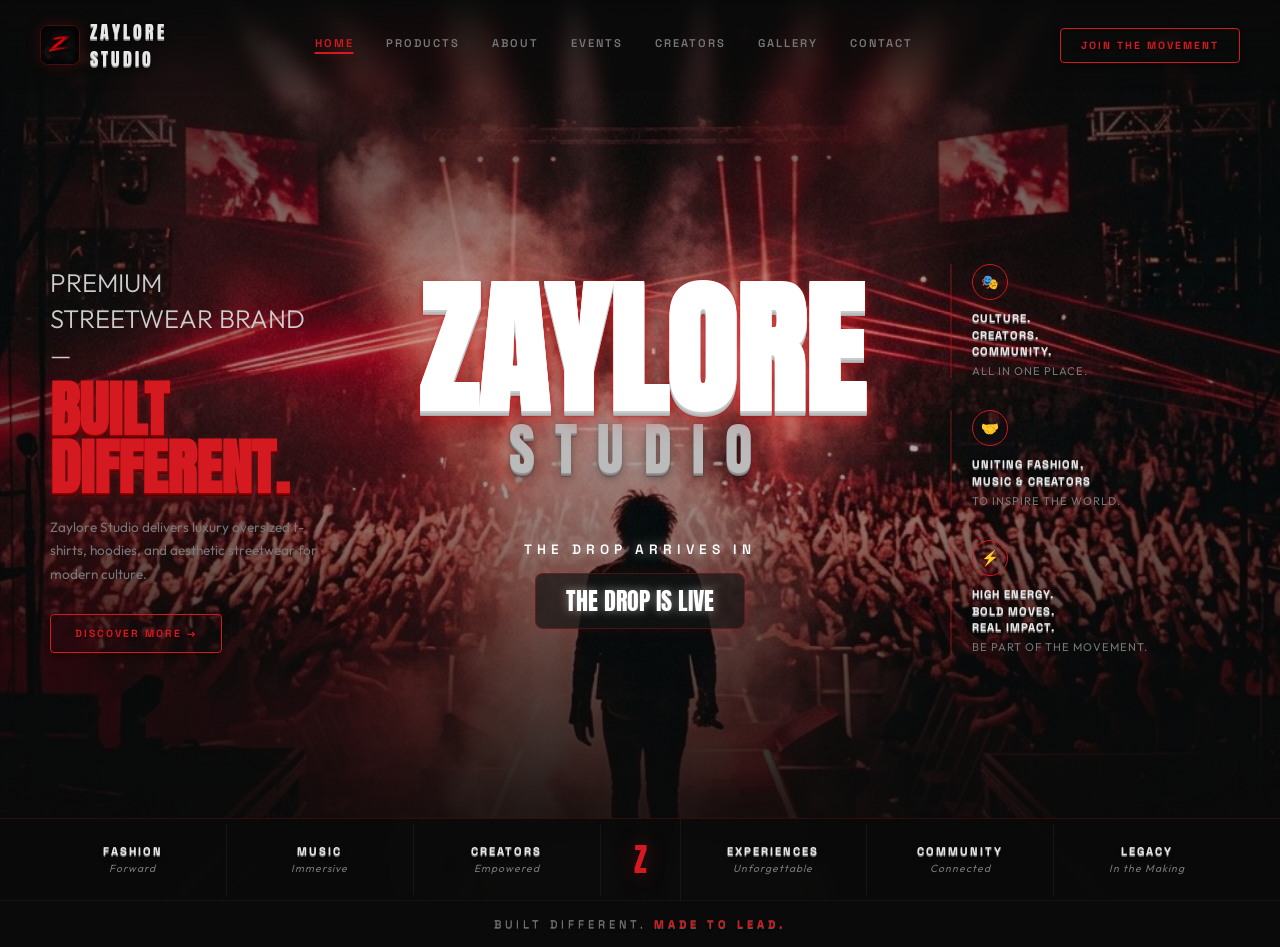
==== commit d14cfa18: "update name" ====
--- a/index.html
+++ b/index.html
@@ -775,6 +775,7 @@
         </a>
         <div class="nav-center" id="nav-center">
             <a href="index.html" class="active" id="nav-home">Home</a>
+            <a href="products.html" id="nav-products">Products</a>
             <a href="about.html" id="nav-about">About</a>
             <a href="events.html" id="nav-events">Events</a>
             <a href="creators.html" id="nav-creators">Creators</a>
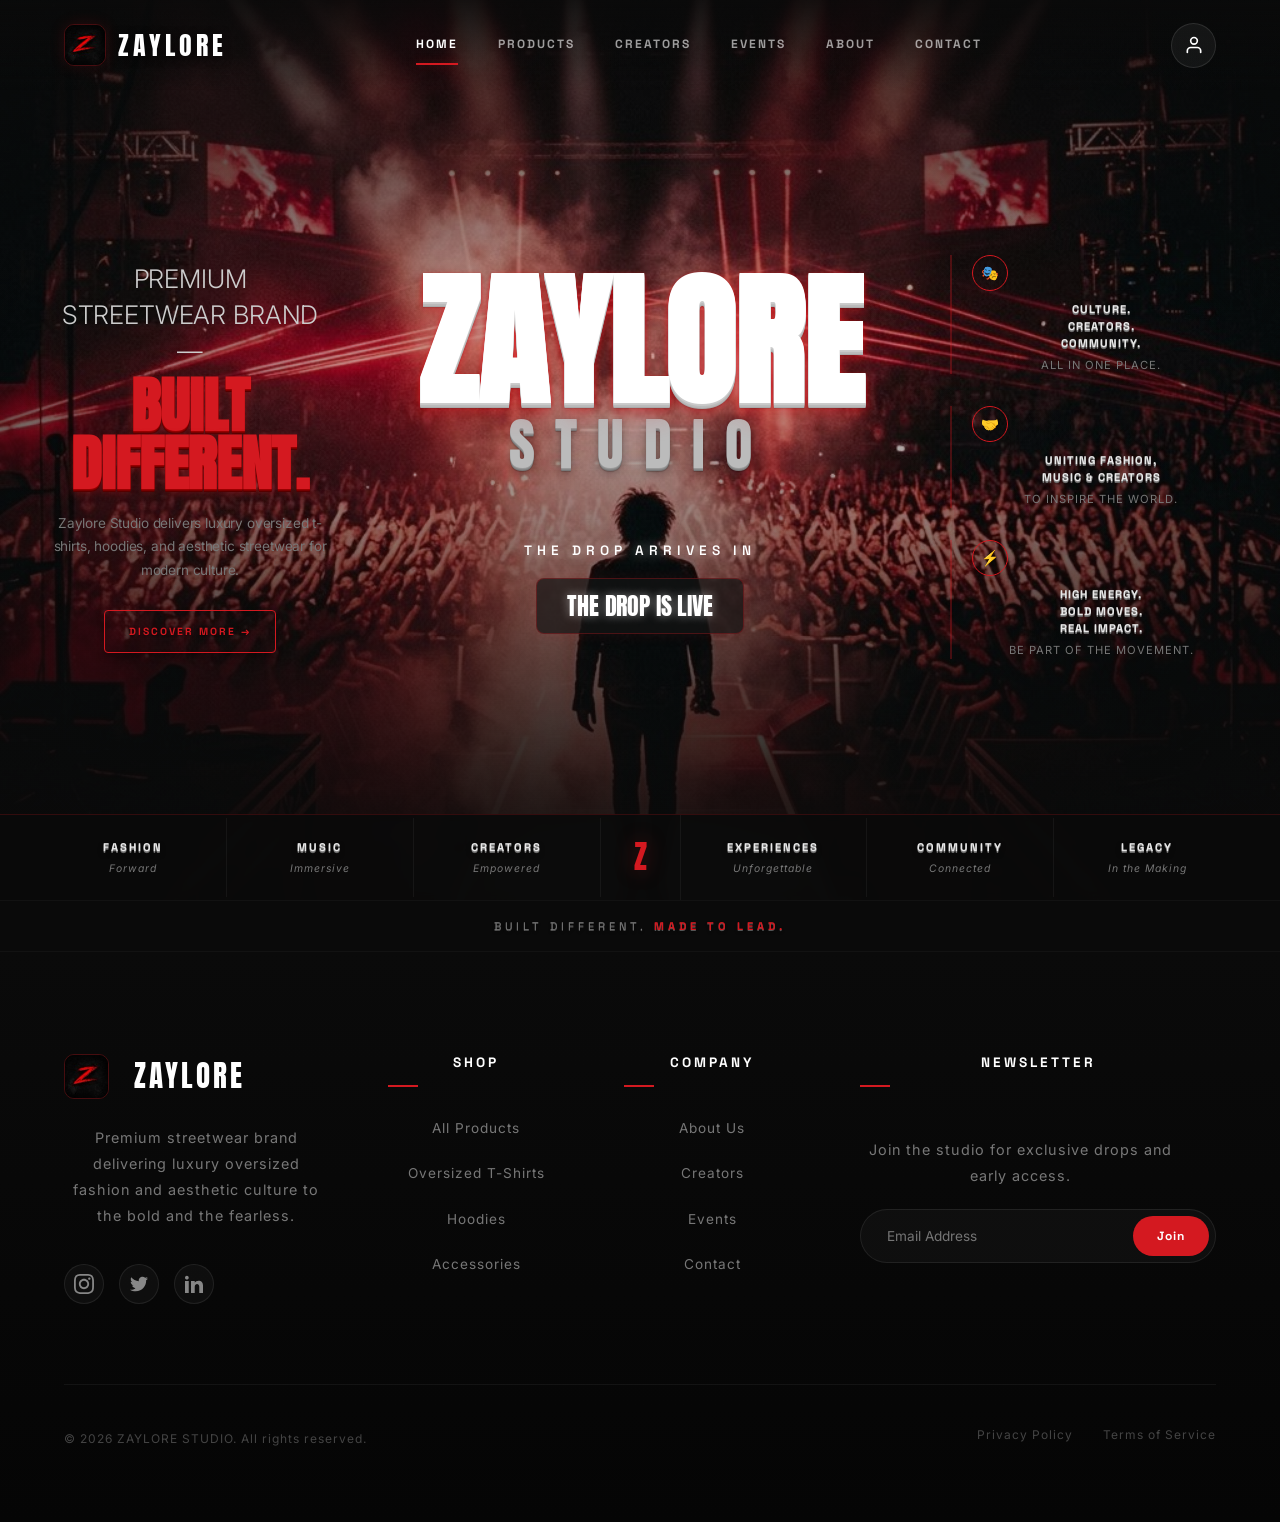
==== commit 50f52874: "UI fix" ====
--- a/index.html
+++ b/index.html
@@ -11,12 +11,12 @@
         content="Zaylore Studio, oversized t-shirts, oversized t-shirts for men, oversized t-shirts for women, premium oversized t-shirts, streetwear hoodies, oversized hoodies, sweatshirts, vintage polos, rugby shirts, bomber jackets, denim jackets, baggy jeans, cargo pants, joggers for men, track pants, oversized fashion, urban streetwear, premium streetwear brand, luxury streetwear, modern streetwear clothing, unisex streetwear, streetwear brand in India, oversized clothing brand, premium fashion brand, aesthetic streetwear, Korean streetwear, trending fashion wear, high quality oversized clothing, urban oversized apparel, relaxed fit streetwear, street fashion India, streetwear outfits, minimalist fashion brand, modern oversized fits, founder of Zaylore Studio, PM Mohammed Waaiz, md_waaizz">
     <meta name="author" content="PM Mohammed Waaiz">
     <meta name="robots" content="index, follow, max-snippet:-1, max-image-preview:large, max-video-preview:-1">
-    <link rel="canonical" href="https://www.zaylorestudio.in/">
+    <link rel="canonical" href="https://www.zaylorestudio.in/home">
     <link rel="icon" href="img/logo-icon-sm.jpg" type="image/jpeg">
 
     <!-- Open Graph / Facebook -->
     <meta property="og:type" content="website">
-    <meta property="og:url" content="https://www.zaylorestudio.in/">
+    <meta property="og:url" content="https://www.zaylorestudio.in/home">
     <meta property="og:title" content="Zaylore Studio | Premium Streetwear Brand by PM Mohammed Waaiz">
     <meta property="og:description"
         content="Discover Zaylore Studio's premium aesthetic streetwear. Featuring high-quality oversized t-shirts, hoodies, bomber jackets, and baggy jeans.">
@@ -26,7 +26,8 @@
     <!-- Twitter -->
     <meta name="twitter:card" content="summary_large_image">
     <meta name="twitter:title" content="Zaylore Studio | Luxury Oversized Streetwear">
-    <meta name="twitter:description" content="Discover Zaylore Studio's premium aesthetic streetwear. Featuring high-quality oversized t-shirts, hoodies, bomber jackets, and baggy jeans.">
+    <meta name="twitter:description"
+        content="Discover Zaylore Studio's premium aesthetic streetwear. Featuring high-quality oversized t-shirts, hoodies, bomber jackets, and baggy jeans.">
     <meta name="twitter:image" content="https://www.zaylorestudio.in/img/hero-bg.jpg">
 
     <!-- Additional Meta Tags -->
@@ -38,8 +39,9 @@
     <link rel="preconnect" href="https://fonts.googleapis.com">
     <link rel="preconnect" href="https://fonts.gstatic.com" crossorigin>
     <link
-        href="https://fonts.googleapis.com/css2?family=Anton&family=Space+Grotesk:wght@400;500;600;700&family=Outfit:wght@300;400;500;600;700;800&display=swap"
+        href="https://fonts.googleapis.com/css2?family=Anton&family=Inter:wght@300;400;500;600;700&family=Space+Grotesk:wght@400;500;600;700&display=swap"
         rel="stylesheet">
+    <link rel="stylesheet" href="styles.css">
     <style>
         *,
         *::before,
@@ -57,7 +59,7 @@
             --text: #e8e8e8;
             --muted: #777;
             --display: 'Space Grotesk', sans-serif;
-            --body: 'Outfit', sans-serif;
+            --body: 'Inter', sans-serif;
             --heading: 'Anton', sans-serif;
         }
 
@@ -72,142 +74,7 @@
             overflow-x: hidden;
         }
 
-        /* ===== NAV ===== */
-        .nav {
-            position: fixed;
-            top: 0;
-            left: 0;
-            width: 100%;
-            display: flex;
-            align-items: center;
-            justify-content: space-between;
-            padding: 18px 40px;
-            z-index: 100;
-            background: linear-gradient(180deg, rgba(10, 10, 10, 0.95) 0%, transparent 100%);
-            backdrop-filter: blur(4px);
-            -webkit-backdrop-filter: blur(4px);
-            will-change: background, box-shadow;
-        }
-
-        .nav-brand {
-            display: flex;
-            align-items: center;
-            gap: 10px;
-            text-decoration: none;
-        }
-
-        .nav-logo {
-            width: 40px;
-            height: 40px;
-            border-radius: 8px;
-            object-fit: cover;
-            border: 1px solid rgba(212, 25, 32, 0.3);
-            box-shadow: 0 0 15px rgba(212, 25, 32, 0.2);
-        }
-
-        .nav-brand-text {
-            font-family: var(--heading);
-            font-size: 1.1rem;
-            letter-spacing: 3px;
-            color: var(--text);
-            text-shadow: 0 1px 0 #999, 0 2px 0 #777, 0 3px 5px rgba(0, 0, 0, 0.5);
-        }
-
-        .nav-center {
-            display: flex;
-            gap: 32px;
-        }
-
-        .nav-center a {
-            font-family: var(--display);
-            font-size: 0.7rem;
-            font-weight: 600;
-            letter-spacing: 2px;
-            text-transform: uppercase;
-            text-decoration: none;
-            color: var(--muted);
-            position: relative;
-            padding-bottom: 4px;
-            transition: color 0.3s;
-        }
-
-        .nav-center a::after {
-            content: '';
-            position: absolute;
-            bottom: 0;
-            left: 50%;
-            transform: translateX(-50%);
-            width: 0;
-            height: 2px;
-            background: var(--red);
-            box-shadow: 0 0 8px var(--red-glow);
-            transition: width 0.3s;
-        }
-
-        .nav-center a:hover {
-            color: var(--text);
-        }
-
-        .nav-center a:hover::after {
-            width: 100%;
-        }
-
-        .nav-center a.active {
-            color: var(--red);
-        }
-
-        .nav-center a.active::after {
-            width: 100%;
-        }
-
-        .nav-cta {
-            font-family: var(--display);
-            font-size: 0.65rem;
-            font-weight: 700;
-            letter-spacing: 2px;
-            text-transform: uppercase;
-            text-decoration: none;
-            color: var(--red);
-            border: 1px solid var(--red);
-            padding: 10px 20px;
-            border-radius: 4px;
-            transition: background 0.3s, color 0.3s, box-shadow 0.3s;
-            box-shadow: 0 4px 6px rgba(0, 0, 0, 0.3);
-            text-shadow: 0 1px 2px rgba(0, 0, 0, 0.5);
-        }
-
-        .nav-cta:hover {
-            background: var(--red);
-            color: #fff;
-            box-shadow: 0 0 30px var(--red-glow);
-        }
-
-        .nav-right {
-            display: flex;
-            align-items: center;
-            gap: 20px;
-        }
-
-        .hamburger {
-            display: none;
-            flex-direction: column;
-            gap: 5px;
-            background: transparent;
-            border: none;
-            cursor: pointer;
-            z-index: 101;
-        }
-
-        .hamburger span {
-            width: 25px;
-            height: 2px;
-            background-color: var(--text);
-            transition: all 0.3s;
-        }
-
-        .mobile-cta {
-            display: none;
-        }
+
 
         /* ===== HERO ===== */
         .hero {
@@ -574,101 +441,6 @@
             to {
                 opacity: 1;
                 transform: translateY(0);
-            }
-        }
-
-        /* ===== RESPONSIVE ===== */
-        @media (max-width: 900px) {
-            .nav {
-                padding: 14px 20px;
-            }
-
-            .nav-right .nav-cta {
-                display: none;
-            }
-
-            .mobile-cta {
-                display: block !important;
-                margin-top: 10px;
-            }
-
-            .hamburger {
-                display: flex;
-            }
-
-            .nav-center {
-                position: fixed;
-                top: 0;
-                right: -100%;
-                width: 250px;
-                height: 100vh;
-                background: rgba(10, 10, 10, 0.98);
-                backdrop-filter: blur(10px);
-                flex-direction: column;
-                align-items: center;
-                justify-content: center;
-                gap: 40px;
-                transition: right 0.4s ease;
-                border-left: 1px solid rgba(212, 25, 32, 0.2);
-            }
-
-            .nav-center.open {
-                right: 0;
-            }
-
-            .hamburger.active span:nth-child(1) {
-                transform: translateY(7px) rotate(45deg);
-            }
-
-            .hamburger.active span:nth-child(2) {
-                opacity: 0;
-            }
-
-            .hamburger.active span:nth-child(3) {
-                transform: translateY(-7px) rotate(-45deg);
-            }
-
-            .hero-content {
-                grid-template-columns: 1fr;
-                text-align: center;
-                padding: 120px 20px 20px;
-                gap: 30px;
-            }
-
-            .hero-left,
-            .hero-right {
-                align-self: auto;
-            }
-
-            .hero-sub {
-                margin-left: auto;
-                margin-right: auto;
-            }
-
-            .hero-right {
-                display: none;
-            }
-
-            .bottom-bar {
-                flex-wrap: wrap;
-                padding: 0 10px;
-            }
-
-            .bar-item {
-                flex: 0 0 33.33%;
-            }
-
-            .bar-z {
-                flex: 0 0 100%;
-                order: -1;
-                border-right: none;
-                border-bottom: 1px solid rgba(255, 255, 255, 0.05);
-            }
-
-            .info-block {
-                border-left: none;
-                padding-left: 0;
-                text-align: center;
             }
         }
 
@@ -722,7 +494,7 @@
           "@id": "https://www.zaylorestudio.in/#founder",
           "name": "PM Mohammed Waaiz",
           "alternateName": "md_waaizz",
-          "jobTitle": ["Founder", "Owner", "Managing Director", "CEO"],
+          "jobTitle": ["Founder", "Managing Director", "CEO"],
           "worksFor": {
             "@id": "https://www.zaylorestudio.in/#organization"
           },
@@ -767,29 +539,47 @@
 </head>
 
 <body>
+
     <!-- Navigation -->
-    <nav class="nav" id="main-nav">
-        <a href="index.html" class="nav-brand">
-            <img src="img/logo-icon-sm.jpg" alt="Zaylore Studio" class="nav-logo" width="40" height="40">
-            <span class="nav-brand-text">ZAYLORE<br>STUDIO</span>
-        </a>
-        <div class="nav-center" id="nav-center">
-            <a href="index.html" class="active" id="nav-home">Home</a>
-            <a href="products.html" id="nav-products">Products</a>
-            <a href="about.html" id="nav-about">About</a>
-            <a href="events.html" id="nav-events">Events</a>
-            <a href="creators.html" id="nav-creators">Creators</a>
-            <a href="gallery.html" id="nav-gallery">Gallery</a>
-            <a href="contact.html" id="nav-contact">Contact</a>
-            <a href="#" class="nav-cta mobile-cta" id="join-btn-mobile">Join the Movement</a>
-        </div>
-        <div class="nav-right">
-            <a href="#" class="nav-cta" id="join-btn">Join the Movement</a>
-            <button class="hamburger" id="hamburger" aria-label="Menu">
-                <span></span><span></span><span></span>
-            </button>
+
+    <!-- Navigation -->
+
+    <!-- Navigation -->
+    <nav id="main-nav">
+        <div class="nav-container">
+            <a href="index.html" class="nav-logo">
+                <img src="img/logo-icon-sm.jpg" alt="Zaylore Logo">
+                <span class="logo-text">ZAYLORE</span>
+            </a>
+
+            <div class="nav-links" id="nav-links">
+                <a href="index.html" class="nav-link active">Home</a>
+                <a href="products.html" class="nav-link">Products</a>
+                <a href="creators.html" class="nav-link">Creators</a>
+                <a href="events.html" class="nav-link">Events</a>
+                <a href="about.html" class="nav-link">About</a>
+                <a href="contact.html" class="nav-link">Contact</a>
+            </div>
+
+            <div class="nav-right">
+                <a href="account.html" class="nav-action mobile-visible" aria-label="Account">
+                    <svg viewBox="0 0 24 24" fill="none" stroke="currentColor" stroke-width="2" stroke-linecap="round"
+                        stroke-linejoin="round">
+                        <path d="M20 21v-2a4 4 0 0 0-4-4H8a4 4 0 0 0-4 4v2"></path>
+                        <circle cx="12" cy="7" r="4"></circle>
+                    </svg>
+                </a>
+                <div class="hamburger" id="hamburger">
+                    <span></span>
+                    <span></span>
+                    <span></span>
+                </div>
+            </div>
         </div>
     </nav>
+
+
+
 
     <!-- Hero Section -->
     <section class="hero" id="hero">
@@ -801,7 +591,8 @@
             <div class="hero-left fade-in fd1">
                 <p class="hero-headline">PREMIUM STREETWEAR BRAND —</p>
                 <h1 class="hero-headline-bold">BUILT DIFFERENT.</h1>
-                <p class="hero-sub">Zaylore Studio delivers luxury oversized t-shirts, hoodies, and aesthetic streetwear for modern culture.</p>
+                <p class="hero-sub">Zaylore Studio delivers luxury oversized t-shirts, hoodies, and aesthetic streetwear
+                    for modern culture.</p>
                 <a href="about.html" class="discover-btn" id="discover-btn">Discover More →</a>
             </div>
 
@@ -879,59 +670,7 @@
     </div>
 
     <script>
-        // Unified scroll handler with rAF throttling
-        (function () {
-            const heroBg = document.querySelector('.hero-bg');
-            const nav = document.getElementById('main-nav');
-            let ticking = false;
-            let lastNavState = false;
-
-            window.addEventListener('scroll', () => {
-                if (!ticking) {
-                    ticking = true;
-                    requestAnimationFrame(() => {
-                        const scrollY = window.scrollY;
-
-                        // Parallax
-                        if (heroBg) {
-                            heroBg.style.transform = `translateY(${scrollY * 0.3}px) scale(1.05)`;
-                        }
-
-                        // Nav effect (only update on state change)
-                        const scrolled = scrollY > 50;
-                        if (scrolled !== lastNavState) {
-                            lastNavState = scrolled;
-                            if (scrolled) {
-                                nav.style.background = 'rgba(10,10,10,0.98)';
-                                nav.style.boxShadow = '0 2px 20px rgba(0,0,0,0.5)';
-                            } else {
-                                nav.style.background = 'linear-gradient(180deg, rgba(10,10,10,0.95) 0%, transparent 100%)';
-                                nav.style.boxShadow = 'none';
-                            }
-                        }
-
-                        ticking = false;
-                    });
-                }
-            }, { passive: true });
-
-            // Throttled mouse-follow glow on hero
-            const hero = document.querySelector('.hero');
-            let mouseThrottle = false;
-            if (hero) {
-                hero.addEventListener('mousemove', (e) => {
-                    if (mouseThrottle) return;
-                    mouseThrottle = true;
-                    requestAnimationFrame(() => {
-                        const x = e.clientX / window.innerWidth * 100;
-                        const y = e.clientY / window.innerHeight * 100;
-                        hero.style.setProperty('--mx', x + '%');
-                        hero.style.setProperty('--my', y + '%');
-                        mouseThrottle = false;
-                    });
-                }, { passive: true });
-            }
-        })();
+
 
         // Countdown Timer
         (function () {
@@ -966,18 +705,123 @@
             }, 1000);
         })();
 
-        // Hamburger menu toggle
+    </script>
+    <script src="script.js"></script>
+    <script src="https://cdn.botpress.cloud/webchat/v3.6/inject.js"></script>
+    <script>
+        window.botpress.init({
+            "botId": "0712ab3f-9d30-4ddb-88c9-62ba531226bb",
+            "clientId": "a3cb76b2-5c9e-48f0-852a-644c5bd0e3d0",
+            "configuration": {
+                "botName": "Zaylore Assistant",
+                "color": "#d41920", "themeMode": "dark",
+                "website": {},
+                "email": {},
+                "phone": {},
+                "termsOfService": {},
+                "privacyPolicy": {}
+            }
+        });
+    </script>
+    <script>
+        // Mobile hamburger toggle and active link handling
         (function () {
             const hamburger = document.getElementById('hamburger');
-            const navCenter = document.getElementById('nav-center');
-            if (hamburger && navCenter) {
+            const navLinks = document.getElementById('nav-links');
+            if (hamburger && navLinks) {
                 hamburger.addEventListener('click', () => {
                     hamburger.classList.toggle('active');
-                    navCenter.classList.toggle('open');
+                    navLinks.classList.toggle('open');
                 });
+                // close nav when a link is clicked (mobile)
+                navLinks.querySelectorAll('a').forEach(a => a.addEventListener('click', () => {
+                    navLinks.classList.remove('open');
+                    hamburger.classList.remove('active');
+                }));
             }
+
+            // Highlight active link by pathname
+            const path = window.location.pathname.replace(/\/+$/, '');
+            document.querySelectorAll('.nav-link').forEach(link => {
+                try {
+                    const href = new URL(link.getAttribute('href'), window.location.origin).pathname.replace(/\/+$/, '');
+                    if (href === path || (href === '/home' && path === '/')) {
+                        link.classList.add('active');
+                        link.setAttribute('aria-current', 'page');
+                    }
+                } catch (e) { /* ignore invalid href */ }
+            });
         })();
     </script>
+    <footer id="main-footer">
+        <div class="footer-grid">
+            <div class="footer-col-brand">
+                <a href="index.html" class="footer-logo-wrap">
+                    <img src="img/logo-icon-sm.jpg" alt="Zaylore Studio" class="footer-logo-img">
+                    <span class="footer-brand-name">ZAYLORE</span>
+                </a>
+                <p class="footer-desc">Premium streetwear brand delivering luxury oversized fashion and aesthetic
+                    culture to the bold and the fearless.</p>
+                <div class="footer-socials">
+                    <a href="#" class="social-btn" aria-label="Instagram">
+                        <svg width="20" height="20" fill="currentColor" viewBox="0 0 24 24">
+                            <path
+                                d="M12 2.163c3.204 0 3.584.012 4.85.07 3.252.148 4.771 1.691 4.919 4.919.058 1.265.069 1.645.069 4.849 0 3.205-.012 3.584-.069 4.849-.149 3.225-1.664 4.771-4.919 4.919-1.266.058-1.644.07-4.85.07-3.204 0-3.584-.012-4.849-.07-3.26-.149-4.771-1.699-4.919-4.92-.058-1.265-.07-1.644-.07-4.849 0-3.204.013-3.583.07-4.849.149-3.227 1.664-4.771 4.919-4.919 1.266-.057 1.645-.069 4.849-.069zm0-2.163c-3.259 0-3.667.014-4.947.072-4.358.2-6.78 2.618-6.98 6.98-.059 1.281-.073 1.689-.073 4.948 0 3.259.014 3.668.072 4.948.2 4.358 2.618 6.78 6.98 6.98 1.281.058 1.689.072 4.948.072 3.259 0 3.668-.014 4.948-.072 4.354-.2 6.782-2.618 6.979-6.98.059-1.28.073-1.689.073-4.948 0-3.259-.014-3.667-.072-4.947-.196-4.354-2.617-6.78-6.979-6.98-1.281-.059-1.69-.073-4.949-.073zm0 5.838c-3.403 0-6.162 2.759-6.162 6.162s2.759 6.163 6.162 6.163 6.162-2.759 6.162-6.163c0-3.403-2.759-6.162-6.162-6.162zm0 10.162c-2.209 0-4-1.79-4-4 0-2.209 1.791-4 4-4s4 1.791 4 4c0 2.21-1.791 4-4 4zm6.406-11.845c-.796 0-1.441.645-1.441 1.44s.645 1.44 1.441 1.44c.795 0 1.439-.645 1.439-1.44s-.644-1.44-1.439-1.44z" />
+                        </svg>
+                    </a>
+                    <a href="#" class="social-btn" aria-label="Twitter">
+                        <svg width="18" height="18" fill="currentColor" viewBox="0 0 24 24">
+                            <path
+                                d="M24 4.557c-.883.392-1.832.656-2.828.775 1.017-.609 1.798-1.574 2.165-2.724-.951.564-2.005.974-3.127 1.195-.897-.957-2.178-1.555-3.594-1.555-3.179 0-5.515 2.966-4.797 6.045-4.091-.205-7.719-2.165-10.148-5.144-1.29 2.213-.669 5.108 1.523 6.574-.806-.026-1.566-.247-2.229-.616-.054 2.281 1.581 4.415 3.949 4.89-.693.188-1.452.232-2.224.084.626 1.956 2.444 3.379 4.6 3.419-2.07 1.623-4.678 2.348-7.29 2.04 2.179 1.397 4.768 2.212 7.548 2.212 9.142 0 14.307-7.721 13.995-14.646.962-.695 1.797-1.562 2.457-2.549z" />
+                        </svg>
+                    </a>
+                    <a href="#" class="social-btn" aria-label="LinkedIn">
+                        <svg width="18" height="18" fill="currentColor" viewBox="0 0 24 24">
+                            <path
+                                d="M4.98 3.5c0 1.381-1.11 2.5-2.48 2.5s-2.48-1.119-2.48-2.5c0-1.38 1.11-2.5 2.48-2.5s2.48 1.12 2.48 2.5zm.02 4.5h-5v16h5v-16zm7.982 0h-4.968v16h4.969v-8.399c0-4.67 6.029-5.052 6.029 0v8.399h4.988v-10.131c0-7.88-8.922-7.593-11.018-3.714v-2.155z" />
+                        </svg>
+                    </a>
+                </div>
+            </div>
+
+            <div class="footer-col">
+                <h4 class="footer-col-title">Shop</h4>
+                <ul class="footer-menu">
+                    <li><a href="products.html" class="footer-menu-link">All Products</a></li>
+                    <li><a href="products.html#oversized" class="footer-menu-link">Oversized T-Shirts</a></li>
+                    <li><a href="products.html#hoodies" class="footer-menu-link">Hoodies</a></li>
+                    <li><a href="products.html#accessories" class="footer-menu-link">Accessories</a></li>
+                </ul>
+            </div>
+
+            <div class="footer-col">
+                <h4 class="footer-col-title">Company</h4>
+                <ul class="footer-menu">
+                    <li><a href="about.html" class="footer-menu-link">About Us</a></li>
+                    <li><a href="creators.html" class="footer-menu-link">Creators</a></li>
+                    <li><a href="events.html" class="footer-menu-link">Events</a></li>
+                    <li><a href="contact.html" class="footer-menu-link">Contact</a></li>
+                </ul>
+            </div>
+
+            <div class="footer-col-newsletter">
+                <h4 class="footer-col-title">Newsletter</h4>
+                <p class="footer-desc">Join the studio for exclusive drops and early access.</p>
+                <form class="newsletter-form">
+                    <input type="email" placeholder="Email Address" class="newsletter-input" required>
+                    <button type="submit" class="newsletter-btn">Join</button>
+                </form>
+            </div>
+        </div>
+
+        <div class="footer-bottom">
+            <p class="copyright">&copy; 2026 ZAYLORE STUDIO. All rights reserved.</p>
+            <div class="footer-legal">
+                <a href="privacy.html" class="legal-link">Privacy Policy</a>
+                <a href="terms.html" class="legal-link">Terms of Service</a>
+            </div>
+        </div>
+    </footer>
 </body>
 
 </html>
--- a/styles.css
+++ b/styles.css
@@ -0,0 +1,1046 @@
+/* ============================================================
+   ZaylaStudio — Global Styles
+   Color palette derived from logo:
+     - Background: #0a0a0a (deep black)
+     - Primary accent: #d41920 (bold red)
+     - Secondary accent: #ff2a2a (bright red glow)
+     - Text: #e8e8e8 (silver/light grey)
+     - Text muted: #888888
+   ============================================================ */
+
+*,
+*::before,
+*::after {
+    margin: 0;
+    padding: 0;
+    box-sizing: border-box;
+}
+
+:root {
+    --bg-dark: #0a0a0a;
+    --bg-surface: #111111;
+    --red-primary: #d41920;
+    --red-bright: #ff2a2a;
+    --red-deep: #8b0000;
+    --red-glow: rgba(212, 25, 32, 0.35);
+    --text-light: #e8e8e8;
+    --text-muted: #777777;
+    --font-display: 'Anton', sans-serif;
+    --font-body: 'Inter', sans-serif;
+    --font-ui: 'Space Grotesk', sans-serif;
+}
+
+html {
+    scroll-behavior: smooth;
+}
+
+body {
+    font-family: var(--font-body);
+    background-color: var(--bg-dark);
+    color: var(--text-light);
+    min-height: 100vh;
+    overflow-x: hidden;
+    display: flex;
+    flex-direction: column;
+    position: relative;
+    line-height: 1.65;
+    -webkit-font-smoothing: antialiased;
+    -moz-osx-font-smoothing: grayscale;
+    letter-spacing: -0.01em;
+}
+
+/* ---- Particle Canvas ---- */
+#particles-canvas {
+    position: fixed;
+    top: 0;
+    left: 0;
+    width: 100%;
+    height: 100%;
+    z-index: 0;
+    pointer-events: none;
+}
+
+/* ---- Glow Orbs ---- */
+.glow {
+    position: fixed;
+    border-radius: 50%;
+    filter: blur(60px);
+    pointer-events: none;
+    z-index: 0;
+    will-change: transform;
+}
+
+.glow-1 {
+    width: 350px;
+    height: 350px;
+    background: radial-gradient(circle, var(--red-glow) 0%, transparent 70%);
+    top: -150px;
+    left: -100px;
+    animation: glowFloat1 12s ease-in-out infinite;
+}
+
+.glow-2 {
+    width: 300px;
+    height: 300px;
+    background: radial-gradient(circle, rgba(139, 0, 0, 0.2) 0%, transparent 70%);
+    bottom: -100px;
+    right: -80px;
+    animation: glowFloat2 15s ease-in-out infinite;
+}
+
+.glow-3 {
+    width: 250px;
+    height: 250px;
+    background: radial-gradient(circle, rgba(255, 42, 42, 0.1) 0%, transparent 70%);
+    top: 50%;
+    left: 50%;
+    transform: translate(-50%, -50%);
+    animation: glowFloat3 18s ease-in-out infinite;
+}
+
+@keyframes glowFloat1 {
+
+    0%,
+    100% {
+        transform: translate(0, 0) scale(1);
+    }
+
+    50% {
+        transform: translate(40px, 30px) scale(1.1);
+    }
+}
+
+@keyframes glowFloat2 {
+
+    0%,
+    100% {
+        transform: translate(0, 0) scale(1);
+    }
+
+    50% {
+        transform: translate(-30px, -40px) scale(1.15);
+    }
+}
+
+@keyframes glowFloat3 {
+
+    0%,
+    100% {
+        transform: translate(-50%, -50%) scale(1);
+        opacity: 0.5;
+    }
+
+    50% {
+        transform: translate(-50%, -50%) scale(1.3);
+        opacity: 1;
+    }
+}
+
+/* ---- Texture Overlay (About Page) ---- */
+.texture-overlay {
+    position: fixed;
+    top: 0;
+    left: 0;
+    width: 100%;
+    height: 100%;
+    background-image:
+        radial-gradient(ellipse at 20% 50%, rgba(212, 25, 32, 0.06) 0%, transparent 50%),
+        radial-gradient(ellipse at 80% 20%, rgba(139, 0, 0, 0.05) 0%, transparent 50%),
+        radial-gradient(ellipse at 60% 80%, rgba(255, 42, 42, 0.04) 0%, transparent 50%);
+    z-index: 0;
+    pointer-events: none;
+}
+
+/* ---- Navigation ---- */
+#main-nav {
+    position: fixed;
+    top: 0;
+    left: 0;
+    width: 100%;
+    height: 90px;
+    display: flex;
+    align-items: center;
+    z-index: 2000;
+    transition: all 0.5s cubic-bezier(0.16, 1, 0.3, 1);
+    background: linear-gradient(180deg, rgba(10, 10, 10, 0.8) 0%, transparent 100%);
+    padding: 0 5%;
+}
+
+#main-nav.scrolled {
+    height: 70px;
+    background: rgba(10, 10, 10, 0.85);
+    backdrop-filter: blur(20px);
+    -webkit-backdrop-filter: blur(20px);
+    border-bottom: 1px solid rgba(255, 255, 255, 0.05);
+    box-shadow: 0 4px 30px rgba(0, 0, 0, 0.5);
+}
+
+.nav-container {
+    width: 100%;
+    max-width: 1600px;
+    margin: 0 auto;
+    display: flex;
+    align-items: center;
+    justify-content: space-between;
+}
+
+.nav-logo {
+    display: flex;
+    align-items: center;
+    gap: 12px;
+    text-decoration: none;
+    z-index: 2100;
+}
+
+.nav-logo img {
+    width: 42px;
+    height: 42px;
+    border-radius: 10px;
+    border: 1px solid rgba(212, 25, 32, 0.3);
+    box-shadow: 0 0 15px rgba(212, 25, 32, 0.15);
+    transition: all 0.4s ease;
+}
+
+.nav-logo:hover img {
+    transform: scale(1.05) rotate(5deg);
+    box-shadow: 0 0 25px rgba(212, 25, 32, 0.4);
+    border-color: var(--red-bright);
+}
+
+.logo-text {
+    font-family: var(--font-display);
+    font-size: 1.6rem;
+    letter-spacing: 4px;
+    color: #fff;
+    text-transform: uppercase;
+    text-shadow: 0 2px 10px rgba(0, 0, 0, 0.5);
+}
+
+.nav-links {
+    display: flex;
+    gap: 40px;
+    align-items: center;
+}
+
+.nav-link {
+    font-family: var(--font-ui);
+    font-size: 0.75rem;
+    font-weight: 700;
+    letter-spacing: 2px;
+    text-transform: uppercase;
+    text-decoration: none;
+    color: rgba(255, 255, 255, 0.6);
+    transition: all 0.3s cubic-bezier(0.4, 0, 0.2, 1);
+    position: relative;
+    padding: 10px 0;
+}
+
+.nav-link::before {
+    content: '';
+    position: absolute;
+    bottom: 0;
+    left: 50%;
+    width: 0;
+    height: 2px;
+    background: var(--red-primary);
+    transition: all 0.3s ease;
+    transform: translateX(-50%);
+    box-shadow: 0 0 10px var(--red-glow);
+}
+
+.nav-link:hover {
+    color: #fff;
+}
+
+.nav-link:hover::before,
+.nav-link.active::before {
+    width: 100%;
+}
+
+.nav-link.active {
+    color: #fff;
+}
+
+.nav-right {
+    display: flex;
+    align-items: center;
+    gap: 25px;
+}
+
+/* Improved accessibility and spacing for nav links on desktop */
+.nav-links a[aria-current="page"],
+.nav-link.active {
+    color: #fff;
+    font-weight: 800;
+}
+
+.nav-logo {
+    text-decoration: none;
+}
+
+/* Footer improvements */
+#main-footer {
+    background: linear-gradient(180deg, rgba(12, 12, 12, 0.95), rgba(8, 8, 8, 0.98));
+    color: var(--text-light);
+    padding: 48px 5%;
+    border-top: 1px solid rgba(255, 255, 255, 0.03);
+}
+
+.footer-grid {
+    max-width: 1200px;
+    margin: 0 auto 24px;
+    display: grid;
+    grid-template-columns: 1.5fr 1fr 1fr 1fr;
+    gap: 24px;
+    align-items: start;
+}
+
+.footer-logo-img {
+    width: 48px;
+    height: 48px;
+    object-fit: cover;
+    border-radius: 8px;
+}
+
+.footer-brand-name {
+    display: inline-block;
+    margin-left: 10px;
+    font-family: var(--font-display);
+    font-size: 1.1rem;
+    letter-spacing: 4px;
+}
+
+.footer-col-title {
+    font-weight: 800;
+    color: #fff;
+    margin-bottom: 12px;
+}
+
+.footer-menu-link,
+.legal-link {
+    color: var(--text-muted);
+    text-decoration: none;
+    display: inline-block;
+    margin-bottom: 8px;
+}
+
+.footer-menu-link:hover,
+.legal-link:hover {
+    color: #fff;
+    text-decoration: underline;
+}
+
+.footer-bottom {
+    max-width: 1200px;
+    margin: 0 auto;
+    display: flex;
+    justify-content: space-between;
+    align-items: center;
+    padding: 12px 0 30px;
+    border-top: 1px solid rgba(255, 255, 255, 0.03);
+}
+
+@media (max-width: 900px) {
+    .footer-grid {
+        grid-template-columns: 1fr;
+    }
+
+    #main-nav {
+        padding: 0 18px;
+    }
+}
+
+.nav-action {
+    display: flex;
+    align-items: center;
+    justify-content: center;
+    width: 45px;
+    height: 45px;
+    border-radius: 50%;
+    background: rgba(255, 255, 255, 0.05);
+    border: 1px solid rgba(255, 255, 255, 0.1);
+    color: #fff;
+    transition: all 0.4s cubic-bezier(0.16, 1, 0.3, 1);
+    text-decoration: none;
+}
+
+.nav-action:hover {
+    background: var(--red-primary);
+    border-color: var(--red-bright);
+    transform: translateY(-3px);
+    box-shadow: 0 5px 20px rgba(212, 25, 32, 0.4);
+}
+
+.nav-action svg {
+    width: 20px;
+    height: 20px;
+}
+
+.hamburger {
+    display: none;
+    flex-direction: column;
+    justify-content: space-between;
+    width: 30px;
+    height: 20px;
+    cursor: pointer;
+    z-index: 2100;
+}
+
+.hamburger span {
+    display: block;
+    width: 100%;
+    height: 2px;
+    background: #fff;
+    border-radius: 2px;
+    transition: all 0.4s cubic-bezier(0.16, 1, 0.3, 1);
+}
+
+.hamburger.active span:nth-child(1) {
+    transform: translateY(9px) rotate(45deg);
+}
+
+.hamburger.active span:nth-child(2) {
+    opacity: 0;
+    transform: translateX(-10px);
+}
+
+.hamburger.active span:nth-child(3) {
+    transform: translateY(-9px) rotate(-45deg);
+}
+
+/* Mobile Nav Overlay */
+@media (max-width: 1024px) {
+    #main-nav {
+        height: 80px;
+        padding: 0 25px;
+    }
+
+    .nav-links {
+        position: fixed;
+        top: 0;
+        right: -100%;
+        width: 100%;
+        height: 100vh;
+        background: #0a0a0a;
+        flex-direction: column;
+        justify-content: center;
+        gap: 30px;
+        transition: all 0.6s cubic-bezier(0.16, 1, 0.3, 1);
+        z-index: 2050;
+    }
+
+    .nav-links.open {
+        right: 0;
+    }
+
+    .nav-link {
+        font-size: 1.5rem;
+        letter-spacing: 5px;
+    }
+
+    .hamburger {
+        display: flex;
+    }
+
+    .nav-right .nav-action:not(.mobile-visible) {
+        display: none;
+    }
+}
+
+
+/* ---- Hero / Home Page ---- */
+#home-main {
+    flex: 1;
+    display: flex;
+    align-items: center;
+    justify-content: center;
+    min-height: 100vh;
+    position: relative;
+    z-index: 1;
+}
+
+.hero-content {
+    text-align: center;
+    display: flex;
+    flex-direction: column;
+    align-items: center;
+    gap: 28px;
+    padding: 90px 20px 20px;
+}
+
+/* Logo */
+.logo-container {
+    animation: logoFadeIn 1.2s ease-out forwards;
+    opacity: 0;
+}
+
+.hero-logo-img {
+    width: min(450px, 85vw);
+    height: auto;
+    border-radius: 16px;
+    filter: drop-shadow(0 0 40px rgba(212, 25, 32, 0.3));
+    transition: filter 0.4s ease, transform 0.4s ease;
+}
+
+.hero-logo-img:hover {
+    filter: drop-shadow(0 0 60px rgba(212, 25, 32, 0.5));
+    transform: scale(1.02);
+}
+
+@keyframes logoFadeIn {
+    0% {
+        opacity: 0;
+        transform: translateY(-30px) scale(0.95);
+    }
+
+    100% {
+        opacity: 1;
+        transform: translateY(0) scale(1);
+    }
+}
+
+/* Coming Soon Title */
+.coming-soon-wrapper {
+    display: flex;
+    align-items: center;
+    gap: 24px;
+    opacity: 0;
+    animation: comingSoonReveal 1.2s ease-out 0.6s forwards;
+}
+
+.line-decoration {
+    width: 80px;
+    height: 2px;
+    background: linear-gradient(90deg, transparent, var(--red-primary));
+    position: relative;
+}
+
+.line-decoration.right {
+    background: linear-gradient(90deg, var(--red-primary), transparent);
+}
+
+.line-decoration::after {
+    content: '';
+    position: absolute;
+    width: 6px;
+    height: 6px;
+    border-radius: 50%;
+    background: var(--red-primary);
+    top: 50%;
+    transform: translateY(-50%);
+    box-shadow: 0 0 10px var(--red-glow);
+}
+
+.line-decoration.left::after {
+    right: 0;
+}
+
+.line-decoration.right::after {
+    left: 0;
+}
+
+.coming-soon-title {
+    font-family: var(--font-display);
+    font-size: clamp(1.8rem, 5vw, 3.5rem);
+    font-weight: 900;
+    letter-spacing: 8px;
+    text-transform: uppercase;
+    background: linear-gradient(135deg, #ffffff 0%, #cccccc 40%, var(--red-primary) 80%, var(--red-bright) 100%);
+    -webkit-background-clip: text;
+    -webkit-text-fill-color: transparent;
+    background-clip: text;
+    background-size: 200% 100%;
+    animation: shimmerText 3s ease-in-out infinite;
+    position: relative;
+}
+
+@keyframes comingSoonReveal {
+    0% {
+        opacity: 0;
+        transform: translateY(20px) scale(0.95);
+        filter: blur(8px);
+    }
+
+    100% {
+        opacity: 1;
+        transform: translateY(0) scale(1);
+        filter: blur(0);
+    }
+}
+
+@keyframes shimmerText {
+    0% {
+        background-position: 200% center;
+    }
+
+    100% {
+        background-position: -200% center;
+    }
+}
+
+@keyframes fadeInUp {
+    0% {
+        opacity: 0;
+        transform: translateY(20px);
+    }
+
+    100% {
+        opacity: 1;
+        transform: translateY(0);
+    }
+}
+
+/* Tagline */
+.tagline {
+    font-family: var(--font-body);
+    font-size: 1rem;
+    font-weight: 300;
+    color: var(--text-muted);
+    letter-spacing: 2px;
+    animation: fadeInUp 1s ease-out 1s forwards;
+    opacity: 0;
+}
+
+/* Pulse Ring */
+.pulse-ring {
+    position: relative;
+    width: 16px;
+    height: 16px;
+    animation: fadeInUp 1s ease-out 1.3s forwards;
+    opacity: 0;
+}
+
+.pulse-dot {
+    width: 8px;
+    height: 8px;
+    background: var(--red-primary);
+    border-radius: 50%;
+    position: absolute;
+    top: 50%;
+    left: 50%;
+    transform: translate(-50%, -50%);
+    box-shadow: 0 0 10px var(--red-glow);
+}
+
+.pulse-ring::before,
+.pulse-ring::after {
+    content: '';
+    position: absolute;
+    top: 50%;
+    left: 50%;
+    transform: translate(-50%, -50%);
+    border: 1px solid var(--red-primary);
+    border-radius: 50%;
+    animation: pulseOut 2s ease-out infinite;
+}
+
+.pulse-ring::after {
+    animation-delay: 1s;
+}
+
+@keyframes pulseOut {
+    0% {
+        width: 8px;
+        height: 8px;
+        opacity: 0.8;
+    }
+
+    100% {
+        width: 50px;
+        height: 50px;
+        opacity: 0;
+    }
+}
+
+/* ---- About Page ---- */
+#about-main {
+    flex: 1;
+    display: flex;
+    align-items: center;
+    justify-content: center;
+    min-height: 100vh;
+    position: relative;
+    z-index: 1;
+}
+
+.about-content {
+    text-align: center;
+    display: flex;
+    flex-direction: column;
+    align-items: center;
+}
+
+.about-icon-wrapper {
+    position: relative;
+    animation: logoFadeIn 1.2s ease-out forwards;
+    opacity: 0;
+}
+
+.about-z-icon {
+    width: 180px;
+    height: 180px;
+    border-radius: 50%;
+    object-fit: cover;
+    filter: drop-shadow(0 0 50px rgba(212, 25, 32, 0.4));
+    position: relative;
+    z-index: 2;
+    transition: filter 0.4s ease;
+}
+
+.about-z-icon:hover {
+    filter: drop-shadow(0 0 70px rgba(212, 25, 32, 0.6));
+}
+
+.icon-ring {
+    position: absolute;
+    top: 50%;
+    left: 50%;
+    transform: translate(-50%, -50%);
+    width: 220px;
+    height: 220px;
+    border: 1px solid rgba(212, 25, 32, 0.2);
+    border-radius: 50%;
+    z-index: 1;
+    animation: ringPulse 3s ease-in-out infinite;
+}
+
+.icon-ring::before {
+    content: '';
+    position: absolute;
+    top: 50%;
+    left: 50%;
+    transform: translate(-50%, -50%);
+    width: 260px;
+    height: 260px;
+    border: 1px solid rgba(212, 25, 32, 0.1);
+    border-radius: 50%;
+    animation: ringPulse 3s ease-in-out 1.5s infinite;
+}
+
+@keyframes ringPulse {
+
+    0%,
+    100% {
+        transform: translate(-50%, -50%) scale(1);
+        opacity: 0.5;
+    }
+
+    50% {
+        transform: translate(-50%, -50%) scale(1.08);
+        opacity: 1;
+    }
+}
+
+/* ---- Footer ---- */
+#main-footer {
+    position: relative;
+    z-index: 1;
+    text-align: center;
+    padding: 24px;
+    font-size: 0.75rem;
+    color: var(--text-muted);
+    letter-spacing: 1px;
+    border-top: 1px solid rgba(212, 25, 32, 0.1);
+}
+
+/* ---- Responsive ---- */
+@media (max-width: 768px) {
+    #main-nav {
+        padding: 16px 20px;
+    }
+
+    .nav-links {
+        gap: 20px;
+    }
+
+    .nav-link {
+        font-size: 0.65rem;
+        letter-spacing: 2px;
+    }
+
+    .nav-icon {
+        width: 34px;
+        height: 34px;
+    }
+
+    .line-decoration {
+        width: 40px;
+    }
+
+    .coming-soon-wrapper {
+        gap: 12px;
+    }
+
+    .about-z-icon {
+        width: 140px;
+        height: 140px;
+    }
+
+    .icon-ring {
+        width: 180px;
+        height: 180px;
+    }
+
+    .icon-ring::before {
+        width: 220px;
+        height: 220px;
+    }
+}
+
+@media (max-width: 480px) {
+    .line-decoration {
+        display: none;
+    }
+
+    .coming-soon-title {
+        letter-spacing: 4px;
+    }
+
+    .hero-logo-img {
+        border-radius: 12px;
+    }
+}
+
+/* ---- Footer ---- */
+#main-footer {
+    background: linear-gradient(180deg, #0a0a0a 0%, #050505 100%);
+    padding: 100px 5% 40px;
+    border-top: 1px solid rgba(255, 255, 255, 0.05);
+    position: relative;
+    z-index: 10;
+}
+
+.footer-grid {
+    max-width: 1400px;
+    margin: 0 auto;
+    display: grid;
+    grid-template-columns: 1.5fr 1fr 1fr 1.5fr;
+    gap: 60px;
+    margin-bottom: 80px;
+}
+
+.footer-col-brand {
+    display: flex;
+    flex-direction: column;
+    gap: 25px;
+}
+
+.footer-logo-wrap {
+    display: flex;
+    align-items: center;
+    gap: 15px;
+    text-decoration: none;
+}
+
+.footer-logo-img {
+    width: 45px;
+    height: 45px;
+    border-radius: 10px;
+    border: 1px solid rgba(212, 25, 32, 0.3);
+}
+
+.footer-brand-name {
+    font-family: var(--font-display);
+    font-size: 1.8rem;
+    letter-spacing: 3px;
+    color: #fff;
+    text-transform: uppercase;
+}
+
+.footer-desc {
+    font-size: 0.9rem;
+    color: var(--text-muted);
+    line-height: 1.8;
+    max-width: 320px;
+}
+
+.footer-socials {
+    display: flex;
+    gap: 15px;
+    margin-top: 10px;
+}
+
+.social-btn {
+    width: 40px;
+    height: 40px;
+    display: flex;
+    align-items: center;
+    justify-content: center;
+    border-radius: 50%;
+    background: rgba(255, 255, 255, 0.03);
+    border: 1px solid rgba(255, 255, 255, 0.08);
+    color: rgba(255, 255, 255, 0.5);
+    transition: all 0.4s ease;
+    text-decoration: none;
+}
+
+.social-btn:hover {
+    background: var(--red-primary);
+    border-color: var(--red-bright);
+    color: #fff;
+    transform: translateY(-5px);
+    box-shadow: 0 5px 15px rgba(212, 25, 32, 0.3);
+}
+
+.footer-col-title {
+    font-family: var(--font-ui);
+    font-size: 0.85rem;
+    font-weight: 800;
+    letter-spacing: 3px;
+    text-transform: uppercase;
+    color: #fff;
+    margin-bottom: 30px;
+    position: relative;
+    padding-bottom: 12px;
+}
+
+.footer-col-title::after {
+    content: '';
+    position: absolute;
+    bottom: 0;
+    left: 0;
+    width: 30px;
+    height: 2px;
+    background: var(--red-primary);
+}
+
+.footer-menu {
+    list-style: none;
+    display: flex;
+    flex-direction: column;
+    gap: 15px;
+}
+
+.footer-menu-link {
+    font-size: 0.85rem;
+    color: var(--text-muted);
+    text-decoration: none;
+    transition: all 0.3s ease;
+}
+
+.footer-menu-link:hover {
+    color: var(--red-primary);
+    padding-left: 8px;
+}
+
+.footer-col-newsletter {
+    display: flex;
+    flex-direction: column;
+    gap: 20px;
+}
+
+.newsletter-form {
+    display: flex;
+    gap: 10px;
+    background: rgba(255, 255, 255, 0.03);
+    padding: 6px;
+    border-radius: 30px;
+    border: 1px solid rgba(255, 255, 255, 0.08);
+    transition: all 0.3s ease;
+}
+
+.newsletter-form:focus-within {
+    border-color: var(--red-primary);
+    background: rgba(255, 255, 255, 0.05);
+    box-shadow: 0 0 20px rgba(212, 25, 32, 0.1);
+}
+
+.newsletter-input {
+    flex: 1;
+    background: transparent;
+    border: none;
+    padding: 0 20px;
+    color: #fff;
+    font-family: var(--font-body);
+    font-size: 0.85rem;
+    outline: none;
+}
+
+.newsletter-btn {
+    background: var(--red-primary);
+    color: #fff;
+    border: none;
+    padding: 12px 24px;
+    border-radius: 25px;
+    font-family: var(--font-ui);
+    font-size: 0.75rem;
+    font-weight: 700;
+    letter-spacing: 1px;
+    cursor: pointer;
+    transition: all 0.3s ease;
+}
+
+.newsletter-btn:hover {
+    background: var(--red-bright);
+    box-shadow: 0 0 15px var(--red-glow);
+}
+
+.footer-bottom {
+    max-width: 1400px;
+    margin: 0 auto;
+    padding-top: 40px;
+    border-top: 1px solid rgba(255, 255, 255, 0.05);
+    display: flex;
+    justify-content: space-between;
+    align-items: center;
+    flex-wrap: wrap;
+    gap: 20px;
+}
+
+.copyright {
+    font-size: 0.75rem;
+    color: #444;
+}
+
+.footer-legal {
+    display: flex;
+    gap: 30px;
+}
+
+.legal-link {
+    font-size: 0.75rem;
+    color: #444;
+    text-decoration: none;
+    transition: color 0.3s ease;
+}
+
+.legal-link:hover {
+    color: var(--red-primary);
+}
+
+@media (max-width: 1200px) {
+    .footer-grid {
+        grid-template-columns: 1fr 1fr;
+        gap: 40px;
+    }
+}
+
+@media (max-width: 600px) {
+    .footer-grid {
+        grid-template-columns: 1fr;
+        text-align: center;
+    }
+
+    .footer-col-brand,
+    .footer-desc {
+        align-items: center;
+        margin: 0 auto;
+    }
+
+    .footer-col-title::after {
+        left: 50%;
+        transform: translateX(-50%);
+    }
+
+    .footer-socials {
+        justify-content: center;
+    }
+
+    .footer-bottom {
+        flex-direction: column;
+    }
+
+    .footer-legal {
+        justify-content: center;
+    }
+}
